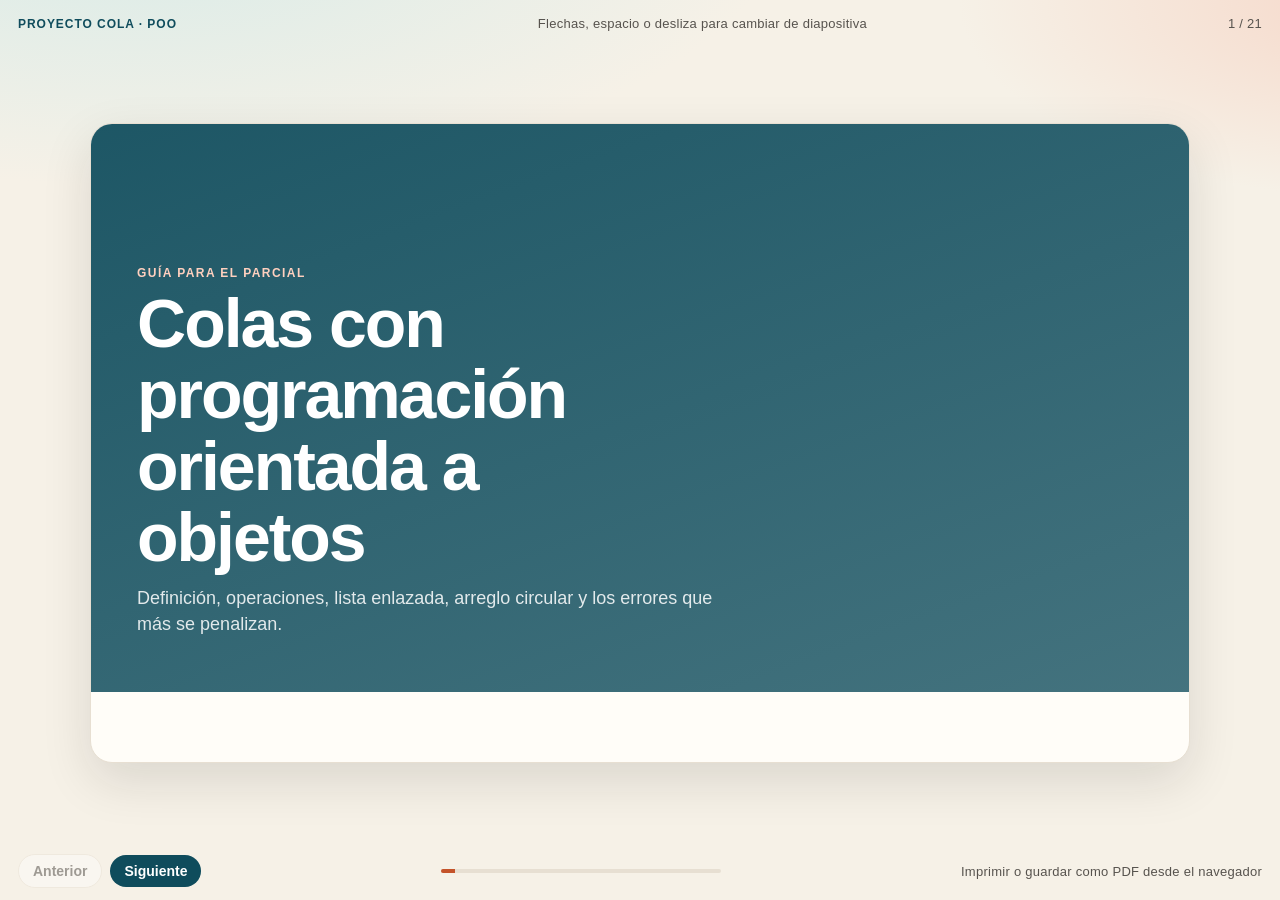
==== presentacion/index.html @ 1c32f30d "Agregar diapositivas de repaso sobre colas en POO. Guía para el parcial con FIFO, encapsulamiento, l" ====
<!DOCTYPE html>
<html lang="es">
<head>
  <meta charset="UTF-8" />
  <meta name="viewport" content="width=device-width, initial-scale=1" />
  <title>Colas en POO — Guía para el parcial</title>
  <style>
    :root {
      --ink: #1c1917;
      --muted: #57534e;
      --paper: #f6f1e7;
      --card: #fffdf8;
      --line: #e7dfd2;
      --teal: #0f4c5c;
      --teal-soft: #e5f1f3;
      --terra: #c4532a;
      --terra-soft: #fde8df;
      --ok: #1f7a4d;
      --ok-soft: #e5f6ed;
      --code: #172033;
      --shadow: 0 18px 50px rgba(28, 25, 23, 0.12);
    }

    * { box-sizing: border-box; }
    html, body { margin: 0; height: 100%; }
    body {
      font-family: "Segoe UI", "Helvetica Neue", Arial, sans-serif;
      background:
        radial-gradient(1200px 500px at 10% -10%, #d7ebe8 0%, transparent 55%),
        radial-gradient(900px 400px at 110% 0%, #f6d7c8 0%, transparent 50%),
        var(--paper);
      color: var(--ink);
      overflow: hidden;
    }

    .deck {
      height: 100%;
      display: grid;
      grid-template-rows: auto 1fr auto;
      padding: 16px 18px 12px;
      gap: 10px;
    }

    header.top, footer.bar {
      display: flex;
      align-items: center;
      justify-content: space-between;
      gap: 12px;
      color: var(--muted);
      font-size: 13px;
      letter-spacing: 0.02em;
    }

    .brand {
      font-weight: 700;
      color: var(--teal);
      letter-spacing: 0.08em;
      text-transform: uppercase;
      font-size: 12px;
    }

    .stage-wrap {
      min-height: 0;
      display: grid;
      place-items: center;
    }

    .stage {
      width: min(1100px, 100%);
      height: min(640px, 100%);
      background: var(--card);
      border: 1px solid var(--line);
      border-radius: 22px;
      box-shadow: var(--shadow);
      position: relative;
      overflow: hidden;
    }

    .slide {
      display: none;
      height: 100%;
      overflow: auto;
      padding: clamp(22px, 3.2vw, 42px) clamp(22px, 3.6vw, 48px) 28px;
    }
    .slide.active { display: block; }

    .kicker {
      display: inline-block;
      font-size: 12px;
      font-weight: 700;
      letter-spacing: 0.12em;
      text-transform: uppercase;
      color: var(--terra);
      margin-bottom: 8px;
    }

    h1 {
      font-size: clamp(32px, 4.4vw, 54px);
      line-height: 1.05;
      margin: 0 0 12px;
      letter-spacing: -0.03em;
    }
    h2 {
      font-size: clamp(26px, 3.2vw, 38px);
      line-height: 1.12;
      margin: 0 0 16px;
      letter-spacing: -0.03em;
    }
    p { margin: 0 0 12px; line-height: 1.45; }
    .lead { font-size: clamp(17px, 2vw, 22px); color: var(--muted); max-width: 40rem; }

    .grid-2, .grid-3, .grid-4 {
      display: grid;
      gap: 12px;
    }
    .grid-2 { grid-template-columns: 1.1fr 0.9fr; }
    .grid-3 { grid-template-columns: repeat(3, 1fr); }
    .grid-4 { grid-template-columns: repeat(4, 1fr); }

    .card, .op, .qcard, .mini {
      background: #fff;
      border: 1px solid var(--line);
      border-radius: 14px;
      padding: 14px 14px 12px;
    }
    .card h3, .op h3, .mini h3 {
      margin: 0 0 6px;
      font-size: 16px;
    }
    .card p, .op p, .mini p { margin: 0; color: var(--muted); font-size: 14.5px; line-height: 1.4; }

    .op strong { color: var(--teal); }
    .pill {
      display: inline-block;
      border-radius: 999px;
      padding: 2px 8px;
      font-size: 12px;
      font-weight: 700;
      background: var(--teal-soft);
      color: var(--teal);
    }
    .pill.warn { background: var(--terra-soft); color: var(--terra); }
    .pill.ok { background: var(--ok-soft); color: var(--ok); }

    ul.clean { margin: 8px 0 0; padding-left: 18px; }
    ul.clean li { margin: 6px 0; line-height: 1.35; }

    pre {
      margin: 0;
      background: var(--code);
      color: #e8eefc;
      border-radius: 14px;
      padding: 14px 16px;
      font-family: "Cascadia Code", "SFMono-Regular", ui-monospace, Consolas, monospace;
      font-size: 13.5px;
      line-height: 1.45;
      overflow: auto;
    }
    code.c { font-family: inherit; color: #f3b07a; }
    code.k { color: #8fd0ff; }
    code.s { color: #b6e3b0; }
    code.n { color: #f7d38a; }

    table {
      width: 100%;
      border-collapse: collapse;
      font-size: 15px;
    }
    th, td {
      text-align: left;
      padding: 9px 10px;
      border-bottom: 1px solid var(--line);
      vertical-align: top;
    }
    th { color: var(--teal); font-size: 13px; letter-spacing: 0.04em; text-transform: uppercase; }

    .queue {
      display: flex;
      gap: 8px;
      align-items: stretch;
      min-height: 74px;
    }
    .slot {
      width: 72px;
      height: 72px;
      border-radius: 12px;
      border: 2px dashed #d6d0c6;
      display: grid;
      place-items: center;
      font-weight: 750;
      font-size: 20px;
      background: #faf7f2;
      position: relative;
    }
    .slot.filled {
      border-style: solid;
      border-color: var(--teal);
      background: var(--teal-soft);
      color: var(--teal);
    }
    .slot.out {
      border-color: var(--terra);
      background: var(--terra-soft);
      color: var(--terra);
    }
    .tag {
      position: absolute;
      bottom: -18px;
      font-size: 11px;
      font-weight: 700;
      letter-spacing: 0.04em;
      text-transform: uppercase;
      color: var(--muted);
    }
    .arrow-row {
      display: flex;
      align-items: center;
      gap: 8px;
      color: var(--muted);
      font-size: 13px;
      margin-top: 22px;
    }

    .nodes { display: flex; align-items: center; gap: 0; flex-wrap: wrap; }
    .node {
      background: var(--teal);
      color: white;
      border-radius: 12px;
      min-width: 74px;
      padding: 10px 8px 8px;
      text-align: center;
    }
    .node small { display: block; opacity: 0.75; font-size: 11px; letter-spacing: 0.06em; }
    .node b { font-size: 20px; }
    .link {
      width: 28px;
      height: 2px;
      background: var(--ink);
      position: relative;
    }
    .link::after {
      content: "";
      position: absolute;
      right: 0;
      top: -4px;
      border: 5px solid transparent;
      border-left-color: var(--ink);
    }

    button.nav, button.ghost, button.step {
      border: 0;
      border-radius: 999px;
      padding: 8px 14px;
      font-weight: 700;
      cursor: pointer;
      font-size: 14px;
    }
    button.nav { background: var(--teal); color: white; }
    button.ghost, button.step {
      background: white;
      color: var(--ink);
      border: 1px solid var(--line);
    }
    button:disabled { opacity: 0.4; cursor: default; }

    .controls { display: flex; gap: 8px; align-items: center; }
    .progress {
      height: 4px;
      background: #e7dfd2;
      border-radius: 99px;
      overflow: hidden;
      width: min(280px, 30vw);
    }
    .progress > div {
      height: 100%;
      background: var(--terra);
      width: 0%;
    }

    .cover {
      height: 100%;
      display: flex;
      flex-direction: column;
      justify-content: flex-end;
      background:
        linear-gradient(160deg, rgba(15, 76, 92, 0.94), rgba(15, 76, 92, 0.78)),
        repeating-linear-gradient(90deg, rgba(255,255,255,0.05) 0 12px, transparent 12px 28px);
      color: white;
      margin: -42px -48px -28px;
      padding: 42px 48px;
    }
    .cover .kicker { color: #ffd0bf; }
    .cover h1 { font-size: clamp(40px, 6vw, 68px); max-width: 14ch; }
    .cover p { color: rgba(255,255,255,0.86); font-size: 18px; max-width: 36rem; }

    .qcard { cursor: pointer; min-height: 112px; }
    .qcard .a { display: none; color: var(--teal); font-weight: 650; margin-top: 8px; }
    .qcard.open .a { display: block; }
    .qcard .hint { color: var(--terra); font-size: 12px; font-weight: 700; margin-top: 8px; }

    .callout {
      border-left: 4px solid var(--terra);
      background: var(--terra-soft);
      border-radius: 0 12px 12px 0;
      padding: 10px 12px;
      font-size: 14.5px;
    }
    .callout.ok {
      border-left-color: var(--ok);
      background: var(--ok-soft);
    }

    .trace-head {
      display: flex;
      justify-content: space-between;
      gap: 12px;
      align-items: end;
      margin-bottom: 14px;
    }
    .trace-op { font-size: 20px; font-weight: 750; }
    .slots-wrap { padding-bottom: 18px; }

    @media (max-width: 860px) {
      body { overflow: auto; }
      .deck { height: auto; min-height: 100%; }
      .stage { height: auto; min-height: 78vh; }
      .slide { overflow: visible; }
      .grid-2, .grid-3, .grid-4 { grid-template-columns: 1fr; }
      .cover { margin: -22px; padding: 28px 22px; min-height: 70vh; }
      header.top .hide-sm, footer.bar .hide-sm { display: none; }
    }

    @media print {
      body { overflow: visible; background: white; }
      .deck { display: block; padding: 0; }
      header.top, footer.bar { display: none; }
      .stage { width: auto; height: auto; box-shadow: none; border: 0; }
      .slide { display: block; page-break-after: always; height: auto; }
      .cover { margin: 0; min-height: 80vh; }
    }
  </style>
</head>
<body>
  <div class="deck">
    <header class="top">
      <div class="brand">Proyecto Cola · POO</div>
      <div class="hide-sm">Flechas, espacio o desliza para cambiar de diapositiva</div>
      <div id="counter">1 / 1</div>
    </header>

    <div class="stage-wrap">
      <main class="stage" id="stage">

        <section class="slide active">
          <div class="cover">
            <div class="kicker">Guía para el parcial</div>
            <h1>Colas con programación orientada a objetos</h1>
            <p>Definición, operaciones, lista enlazada, arreglo circular y los errores que más se penalizan.</p>
          </div>
        </section>

        <section class="slide">
          <div class="kicker">Antes de empezar</div>
          <h2>Qué tienes que poder hacer sin apuntes</h2>
          <div class="grid-2">
            <div class="card">
              <h3>Explicar</h3>
              <ul class="clean">
                <li>Qué es una cola y por qué es FIFO.</li>
                <li>Dónde se inserta y de dónde se elimina.</li>
                <li>Qué guarda privada la clase y qué muestra al exterior.</li>
              </ul>
            </div>
            <div class="card">
              <h3>Escribir y trazar</h3>
              <ul class="clean">
                <li><b>encolar</b> y <b>desencolar</b> con nodos.</li>
                <li>Lo mismo con arreglo circular y módulo.</li>
                <li>El estado de frente, fin y los datos después de cada llamada.</li>
              </ul>
            </div>
          </div>
          <p class="lead" style="margin-top:16px">En cada diapositiva de pregunta, toca la tarjeta para ver la respuesta.</p>
        </section>

        <section class="slide">
          <div class="kicker">Concepto</div>
          <h2>Una cola es una fila</h2>
          <div class="grid-2">
            <div>
              <p>Estructura lineal con dos extremos. El primero que entra es el primero que sale: <b>FIFO</b> (<i>First In, First Out</i>).</p>
              <div class="callout">Quien llega se forma <b>al final</b>. Quien atiende sale <b>por el frente</b>. Nadie se cuela ni se va por atrás.</div>
              <ul class="clean">
                <li><b>Frente:</b> el elemento que saldrá ahora.</li>
                <li><b>Final:</b> el último que llegó.</li>
              </ul>
            </div>
            <div class="card">
              <h3>Ejemplo cotidiano</h3>
              <p>Fila del banco, cola de impresión, turnos de un videojuego, procesos esperando CPU.</p>
              <p style="margin-top:10px">Si entran Ana, Luis y Mara, en ese orden, la siguiente en salir es Ana. Luis no puede adelantarla.</p>
            </div>
          </div>
        </section>

        <section class="slide">
          <div class="kicker">Visual</div>
          <h2>FIFO en cuatro pasos</h2>
          <div class="slots-wrap">
            <div class="queue" id="fifo"></div>
          </div>
          <div class="trace-head">
            <div>
              <div class="kicker" style="margin:0">Operación</div>
              <div class="trace-op" id="fifo-op">Inicio</div>
              <p id="fifo-note" style="color:var(--muted);margin-top:4px"></p>
            </div>
            <div class="controls">
              <button class="step" id="fifo-prev" type="button">Anterior</button>
              <button class="nav" id="fifo-next" type="button">Siguiente paso</button>
            </div>
          </div>
        </section>

        <section class="slide">
          <div class="kicker">Operaciones</div>
          <h2>El contrato de la cola</h2>
          <table>
            <thead>
              <tr><th>Método</th><th>Qué hace</th><th>Costo bien hecha</th></tr>
            </thead>
            <tbody>
              <tr><td><b>encolar(x)</b></td><td>Inserta x al final.</td><td>O(1)</td></tr>
              <tr><td><b>desencolar()</b></td><td>Quita el frente y lo devuelve.</td><td>O(1)</td></tr>
              <tr><td><b>frente()</b></td><td>Mira el frente y no lo quita.</td><td>O(1)</td></tr>
              <tr><td><b>estaVacia()</b></td><td>Indica si no hay elementos.</td><td>O(1)</td></tr>
              <tr><td><b>tamano()</b></td><td>Cuántos elementos hay.</td><td>O(1)</td></tr>
            </tbody>
          </table>
          <p style="margin-top:12px;color:var(--muted)">Si la cola está vacía, <b>desencolar</b> y <b>frente</b> deben fallar de forma explícita. En un parcial, ignorar ese caso suele restar puntos.</p>
        </section>

        <section class="slide">
          <div class="kicker">TDA</div>
          <h2>Primero el qué, después el cómo</h2>
          <div class="grid-3">
            <div class="mini">
              <span class="pill">1</span>
              <h3>Tipo de dato abstracto</h3>
              <p>La cola se define por sus operaciones, no por arreglos ni nodos.</p>
            </div>
            <div class="mini">
              <span class="pill">2</span>
              <h3>Implementación</h3>
              <p>Lista enlazada o arreglo circular cumplen el mismo contrato.</p>
            </div>
            <div class="mini">
              <span class="pill">3</span>
              <h3>Cliente</h3>
              <p>Quien usa la cola solo llama encolar y desencolar. No recorre nodos.</p>
            </div>
          </div>
          <div class="callout ok" style="margin-top:16px">En el examen pueden pedirte cambiar la implementación sin cambiar los métodos públicos. Si el resto del programa dependía de nodos o índices, el diseño estaba mal encapsulado.</div>
        </section>

        <section class="slide">
          <div class="kicker">POO</div>
          <h2>La clase Cola tiene una sola responsabilidad</h2>
          <div class="grid-2">
            <div>
              <p>La <b>clase</b> es el molde. Cada <b>objeto</b> es una cola distinta, con su propio frente y su propio final.</p>
              <ul class="clean">
                <li><b>Abstracción:</b> el usuario piensa en “formar” y “atender”, no en punteros.</li>
                <li><b>Encapsulamiento:</b> frente, fin y los datos son privados.</li>
                <li><b>Interfaz pequeña:</b> solo las operaciones del TDA.</li>
              </ul>
            </div>
            <pre><span class="k">public class</span> Cola {
  <span class="k">private</span> Nodo frente;
  <span class="k">private</span> Nodo fin;

  <span class="k">public void</span> encolar(<span class="k">int</span> dato) { }
  <span class="k">public int</span> desencolar() { }
  <span class="k">public int</span> frente() { }
  <span class="k">public boolean</span> estaVacia() { }
}</pre>
          </div>
        </section>

        <section class="slide">
          <div class="kicker">Encapsulamiento</div>
          <h2>Qué es privado y por qué</h2>
          <div class="grid-2">
            <div class="card">
              <h3>Privado</h3>
              <p>frente, fin, el arreglo, la capacidad y el tamaño. Si alguien de afuera mueve el frente, la cola deja de ser FIFO y el invariante se rompe.</p>
            </div>
            <div class="card">
              <h3>Público</h3>
              <p>encolar, desencolar, frente, estaVacia y tamano. Esos métodos son los únicos que pueden cambiar o consultar el estado, y lo hacen con las reglas de la cola.</p>
            </div>
          </div>
          <div class="callout" style="margin-top:14px">Invariante que debes poder decir en voz alta: los elementos salen en el mismo orden en que entraron, y fin apunta al último nodo real (o al último índice ocupado).</div>
        </section>

        <section class="slide">
          <div class="kicker">Lista enlazada</div>
          <h2>Dos referencias bastan</h2>
          <div class="nodes" aria-hidden="true">
            <div class="node"><small>frente</small><b>10</b></div>
            <div class="link"></div>
            <div class="node"><small></small><b>20</b></div>
            <div class="link"></div>
            <div class="node"><small>fin</small><b>30</b></div>
          </div>
          <div class="grid-2" style="margin-top:18px">
            <div class="mini">
              <h3>encolar</h3>
              <p>Creas un nodo y lo enganchas en <b>fin.siguiente</b>. Luego mueves <b>fin</b>. Si estaba vacía, frente y fin apuntan al nodo nuevo.</p>
            </div>
            <div class="mini">
              <h3>desencolar</h3>
              <p>Guardas el dato de <b>frente</b>, avanzas frente al siguiente y devuelves el dato. Si frente queda en null, fin también debe quedar en null.</p>
            </div>
          </div>
        </section>

        <section class="slide">
          <div class="kicker">Código · lista</div>
          <h2>encolar y desencolar</h2>
          <div class="grid-2">
            <pre><span class="k">public void</span> encolar(<span class="k">int</span> dato) {
  Nodo nuevo = <span class="k">new</span> Nodo(dato);
  <span class="k">if</span> (fin == <span class="k">null</span>) {
    frente = fin = nuevo;
  } <span class="k">else</span> {
    fin.siguiente = nuevo;
    fin = nuevo;
  }
}</pre>
            <pre><span class="k">public int</span> desencolar() {
  <span class="k">if</span> (frente == <span class="k">null</span>)
    <span class="k">throw new</span> IllegalStateException(<span class="s">"vacía"</span>);
  <span class="k">int</span> dato = frente.dato;
  frente = frente.siguiente;
  <span class="k">if</span> (frente == <span class="k">null</span>) fin = <span class="k">null</span>;
  <span class="k">return</span> dato;
}</pre>
          </div>
          <p style="margin-top:12px;color:var(--muted)">Nodo solo necesita <b>dato</b> y <b>siguiente</b>. No hace falta un puntero al anterior: la cola no retrocede.</p>
        </section>

        <section class="slide">
          <div class="kicker">Error clásico</div>
          <h2>Vaciar la cola y olvidar el fin</h2>
          <div class="grid-2">
            <div>
              <p>Si queda un solo elemento y haces <b>frente = frente.siguiente</b>, frente pasa a null. El nodo viejo sigue colgando de <b>fin</b>.</p>
              <div class="callout">El siguiente <b>encolar</b> hace <b>fin.siguiente = nuevo</b> sobre un nodo que ya no está en la cola. El elemento nuevo se pierde y frente sigue en null.</div>
            </div>
            <div class="card">
              <h3>Cómo se corrige</h3>
              <p>Después de avanzar el frente, si la cola quedó vacía:</p>
              <pre style="margin-top:10px"><span class="k">if</span> (frente == <span class="k">null</span>)
  fin = <span class="k">null</span>;</pre>
            </div>
          </div>
        </section>

        <section class="slide">
          <div class="kicker">Arreglo</div>
          <h2>Por qué el arreglo tiene que ser circular</h2>
          <div class="grid-3">
            <div class="mini">
              <h3>Arreglo simple</h3>
              <p>Desencolar el índice 0 obliga a correr todos los demás un lugar. Eso es O(n).</p>
            </div>
            <div class="mini">
              <h3>Índices que avanzan</h3>
              <p>Frente y fin se mueven hacia la derecha. El hueco de la izquierda se desperdicia y el arreglo “se acaba” aunque haya espacio.</p>
            </div>
            <div class="mini">
              <h3>Módulo</h3>
              <p><b>(índice + 1) % capacidad</b> vuelve al inicio. Reutilizas los huecos y encolar y desencolar siguen en O(1).</p>
            </div>
          </div>
          <div class="callout ok" style="margin-top:16px">Con un contador de elementos no confundas cola llena y cola vacía. Llena: tamano == capacidad. Vacía: tamano == 0.</div>
        </section>

        <section class="slide">
          <div class="kicker">Código · arreglo circular</div>
          <h2>Índices con módulo</h2>
          <pre><span class="k">public void</span> encolar(<span class="k">int</span> dato) {
  <span class="k">if</span> (tamano == capacidad)
    <span class="k">throw new</span> IllegalStateException(<span class="s">"llena"</span>);
  fin = (fin + <span class="n">1</span>) % capacidad;
  datos[fin] = dato;
  tamano++;
}

<span class="k">public int</span> desencolar() {
  <span class="k">if</span> (tamano == <span class="n">0</span>)
    <span class="k">throw new</span> IllegalStateException(<span class="s">"vacía"</span>);
  <span class="k">int</span> dato = datos[frente];
  frente = (frente + <span class="n">1</span>) % capacidad;
  tamano--;
  <span class="k">return</span> dato;
}</pre>
          <p style="margin-top:10px;color:var(--muted)">Estado inicial de esta versión: frente = 0, fin = -1, tamano = 0. El primer encolar deja fin en 0.</p>
        </section>

        <section class="slide">
          <div class="kicker">Traza de examen</div>
          <h2>Arreglo de capacidad 5</h2>
          <div class="slots-wrap">
            <div class="queue" id="circ"></div>
          </div>
          <div class="trace-head">
            <div>
              <div class="trace-op" id="circ-op">Inicio</div>
              <p id="circ-note" style="color:var(--muted);margin:4px 0 0"></p>
            </div>
            <div class="controls">
              <button class="step" id="circ-prev" type="button">Anterior</button>
              <button class="nav" id="circ-next" type="button">Siguiente paso</button>
            </div>
          </div>
        </section>

        <section class="slide">
          <div class="kicker">Comparación</div>
          <h2>Cola y pila no se atienden igual</h2>
          <table>
            <thead>
              <tr><th></th><th>Cola</th><th>Pila</th></tr>
            </thead>
            <tbody>
              <tr><td><b>Orden</b></td><td>FIFO</td><td>LIFO: el último en entrar sale primero</td></tr>
              <tr><td><b>Inserción</b></td><td>Al final</td><td>En el tope</td></tr>
              <tr><td><b>Extracción</b></td><td>Por el frente</td><td>Por el tope</td></tr>
              <tr><td><b>Analogía</b></td><td>Fila de personas</td><td>Pila de platos</td></tr>
              <tr><td><b>Uso típico</b></td><td>Turnos, BFS, búfer</td><td>Deshacer, llamadas, DFS</td></tr>
            </tbody>
          </table>
        </section>

        <section class="slide">
          <div class="kicker">Dónde aparece</div>
          <h2>Si el enunciado habla de turnos, piensa en cola</h2>
          <div class="grid-4">
            <div class="mini"><h3>Impresión</h3><p>Los documentos salen en el orden en que se enviaron.</p></div>
            <div class="mini"><h3>BFS</h3><p>El recorrido por niveles de un grafo o árbol usa una cola.</p></div>
            <div class="mini"><h3>Procesos</h3><p>La cola de listos guarda quién espera la CPU.</p></div>
            <div class="mini"><h3>Búfer</h3><p>Teclado, mensajes o streaming: llega por un lado y se consume por el otro.</p></div>
          </div>
        </section>

        <section class="slide">
          <div class="kicker">Puntos que se pierden</div>
          <h2>Revísate esto antes de entregar</h2>
          <div class="grid-2">
            <div class="card"><h3>1. Lado equivocado</h3><p>Insertar al frente o sacar por el final convierte la cola en otra estructura.</p></div>
            <div class="card"><h3>2. Desencolar sin devolver</h3><p>El método tiene que quitar el dato y además regresarlo.</p></div>
            <div class="card"><h3>3. Cola vacía</h3><p>Hay que comprobarla antes de leer el frente.</p></div>
            <div class="card"><h3>4. Fin huérfano</h3><p>Al sacar el último nodo, fin queda en null.</p></div>
            <div class="card"><h3>5. Sin módulo</h3><p>fin++ se sale del arreglo aunque a la izquierda haya huecos.</p></div>
            <div class="card"><h3>6. Recorrer para encolar</h3><p>Si ya guardas fin, caminar desde el frente es O(n) y no hace falta.</p></div>
          </div>
        </section>

        <section class="slide">
          <div class="kicker">Mini examen</div>
          <h2>Toca cada tarjeta</h2>
          <div class="grid-2">
            <article class="qcard" tabindex="0">
              <b>1.</b> Encolan 4, 8 y 1. ¿Qué devuelve el primer desencolar?
              <div class="a">4. Es el primero que entró.</div>
              <div class="hint">Ver respuesta</div>
            </article>
            <article class="qcard" tabindex="0">
              <b>2.</b> ¿Por qué encolar es O(1) en la lista si guardas fin?
              <div class="a">Porque enganchas el nodo nuevo directo en fin, sin recorrer.</div>
              <div class="hint">Ver respuesta</div>
            </article>
            <article class="qcard" tabindex="0">
              <b>3.</b> Capacidad 4, fin vale 3. ¿Dónde cae el siguiente encolar?
              <div class="a">En el índice 0, porque (3 + 1) % 4 = 0. Solo si la cola no está llena.</div>
              <div class="hint">Ver respuesta</div>
            </article>
            <article class="qcard" tabindex="0">
              <b>4.</b> frente() y desencolar() se parecen. ¿En qué se distinguen?
              <div class="a">frente solo consulta. desencolar quita el elemento y la cola cambia.</div>
              <div class="hint">Ver respuesta</div>
            </article>
          </div>
        </section>

        <section class="slide">
          <div class="kicker">Mini examen</div>
          <h2>Otras cuatro</h2>
          <div class="grid-2">
            <article class="qcard" tabindex="0">
              <b>5.</b> ¿Qué atributo público rompería el encapsulamiento?
              <div class="a">Publicar frente, fin o el arreglo. Quien sea podría saltarse el orden FIFO.</div>
              <div class="hint">Ver respuesta</div>
            </article>
            <article class="qcard" tabindex="0">
              <b>6.</b> La cola tiene un solo nodo y desencolas. ¿Cómo quedan frente y fin?
              <div class="a">Los dos en null. Si fin no se limpia, el próximo encolar se pierde.</div>
              <div class="hint">Ver respuesta</div>
            </article>
            <article class="qcard" tabindex="0">
              <b>7.</b> ¿Cola llena y cola vacía pueden verse igual en un arreglo circular?
              <div class="a">Sí, si solo miras frente y fin. Por eso se usa un contador, o se deja un hueco libre.</div>
              <div class="hint">Ver respuesta</div>
            </article>
            <article class="qcard" tabindex="0">
              <b>8.</b> BFS de un grafo: ¿cola o pila?
              <div class="a">Cola. Así visitas nivel por nivel. La pila corresponde a DFS.</div>
              <div class="hint">Ver respuesta</div>
            </article>
          </div>
        </section>

        <section class="slide">
          <div class="kicker">Último minuto</div>
          <h2>Lo que cabe en una hoja</h2>
          <div class="grid-2">
            <div>
              <ul class="clean">
                <li>FIFO: sale el más antiguo.</li>
                <li>Entra por el final, sale por el frente.</li>
                <li>Lista: frente, fin y el caso vacío.</li>
                <li>Arreglo: <b>(i + 1) % capacidad</b> y un tamaño.</li>
                <li>Ambas operaciones quedan en O(1).</li>
                <li>La pila es LIFO; no la mezcles en el dibujo.</li>
              </ul>
            </div>
            <div class="callout ok">
              Cuando traces, escribe tres cosas en cada paso: el dato que entra o sale, el nuevo frente y el nuevo fin. Si uno de los tres no cambia, dilo igual. El profesor busca ese invariante.
            </div>
          </div>
        </section>

        <section class="slide">
          <div class="kicker">Listo para practicar</div>
          <h2>Cierra el tema con una traza escrita</h2>
          <p class="lead">Sobre papel, sin mirar estas diapositivas, ejecuta esta secuencia en una lista y otra vez en un arreglo de capacidad 4.</p>
          <div class="card">
            <p><b>encolar(7), encolar(1), encolar(9), desencolar(), frente(), encolar(4), desencolar(), desencolar()</b></p>
            <p style="margin-top:8px">Resultados que debes obtener al desencolar: 7, luego 1, luego 9. El frente intermedio es 1. Al final solo queda 4.</p>
          </div>
          <p style="margin-top:14px;color:var(--muted)">Si tu curso usa otros nombres (<i>insertar</i>, <i>eliminar</i>, <i>rear</i>, <i>front</i>), cambia la etiqueta y conserva la misma idea.</p>
        </section>

      </main>
    </div>

    <footer class="bar">
      <div class="controls">
        <button class="ghost" id="prev" type="button">Anterior</button>
        <button class="nav" id="next" type="button">Siguiente</button>
      </div>
      <div class="progress" aria-hidden="true"><div id="bar"></div></div>
      <div class="hide-sm">Imprimir o guardar como PDF desde el navegador</div>
    </footer>
  </div>

  <script>
    const slides = Array.from(document.querySelectorAll(".slide"));
    const counter = document.getElementById("counter");
    const bar = document.getElementById("bar");
    let index = 0;

    function show(next) {
      index = Math.max(0, Math.min(slides.length - 1, next));
      slides.forEach((slide, i) => slide.classList.toggle("active", i === index));
      counter.textContent = (index + 1) + " / " + slides.length;
      bar.style.width = ((index + 1) / slides.length * 100) + "%";
      document.getElementById("prev").disabled = index === 0;
      document.getElementById("next").disabled = index === slides.length - 1;
      const stage = document.querySelector(".slide.active");
      if (stage) stage.scrollTop = 0;
    }

    document.getElementById("prev").addEventListener("click", () => show(index - 1));
    document.getElementById("next").addEventListener("click", () => show(index + 1));

    document.addEventListener("keydown", (event) => {
      if (["ArrowRight", "PageDown", " "].includes(event.key)) {
        event.preventDefault();
        show(index + 1);
      }
      if (["ArrowLeft", "PageUp", "Backspace"].includes(event.key)) {
        event.preventDefault();
        show(index - 1);
      }
      if (event.key === "Home") show(0);
      if (event.key === "End") show(slides.length - 1);
    });

    let touchX = null;
    document.getElementById("stage").addEventListener("touchstart", (event) => {
      touchX = event.changedTouches[0].clientX;
    }, { passive: true });
    document.getElementById("stage").addEventListener("touchend", (event) => {
      if (touchX == null) return;
      const dx = event.changedTouches[0].clientX - touchX;
      if (Math.abs(dx) > 40) show(index + (dx < 0 ? 1 : -1));
      touchX = null;
    }, { passive: true });

    document.querySelectorAll(".qcard").forEach((card) => {
      const toggle = () => {
        card.classList.toggle("open");
        const hint = card.querySelector(".hint");
        if (hint) hint.textContent = card.classList.contains("open") ? "Ocultar" : "Ver respuesta";
      };
      card.addEventListener("click", toggle);
      card.addEventListener("keydown", (event) => {
        if (event.key === "Enter") toggle();
      });
    });

    const fifoSteps = [
      { op: "Cola vacía", items: [], note: "No hay frente ni final." },
      { op: "encolar(Ana)", items: ["Ana"], note: "Ana es frente y final a la vez." },
      { op: "encolar(Luis)", items: ["Ana", "Luis"], note: "Luis llega al final. Ana sigue al frente." },
      { op: "encolar(Mara)", items: ["Ana", "Luis", "Mara"], note: "El orden de llegada queda fijo." },
      { op: "desencolar() → Ana", items: ["Luis", "Mara"], leaving: "Ana", note: "Sale quien llevaba más tiempo. Ahora atiende Luis." }
    ];

    function drawPeople(step) {
      const host = document.getElementById("fifo");
      host.innerHTML = "";
      if (step.leaving) {
        const gone = document.createElement("div");
        gone.className = "slot out";
        gone.textContent = step.leaving;
        const tag = document.createElement("span");
        tag.className = "tag";
        tag.textContent = "sale";
        gone.appendChild(tag);
        host.appendChild(gone);
      }
      if (step.items.length === 0) {
        const empty = document.createElement("div");
        empty.className = "slot";
        empty.textContent = "∅";
        host.appendChild(empty);
      }
      step.items.forEach((name, i) => {
        const slot = document.createElement("div");
        slot.className = "slot filled";
        slot.textContent = name;
        if (i === 0 || i === step.items.length - 1) {
          const tag = document.createElement("span");
          tag.className = "tag";
          tag.textContent = i === 0 ? "frente" : "final";
          if (step.items.length === 1) tag.textContent = "frente y final";
          slot.appendChild(tag);
        }
        host.appendChild(slot);
      });
      document.getElementById("fifo-op").textContent = step.op;
      document.getElementById("fifo-note").textContent = step.note;
    }

    let fifoAt = 0;
    function showFifo(next) {
      fifoAt = Math.max(0, Math.min(fifoSteps.length - 1, next));
      drawPeople(fifoSteps[fifoAt]);
      document.getElementById("fifo-prev").disabled = fifoAt === 0;
      document.getElementById("fifo-next").disabled = fifoAt === fifoSteps.length - 1;
    }
    document.getElementById("fifo-prev").addEventListener("click", () => showFifo(fifoAt - 1));
    document.getElementById("fifo-next").addEventListener("click", () => showFifo(fifoAt + 1));

    const circSteps = [
      { op: "Inicio", data: [null, null, null, null, null], front: 0, rear: -1, size: 0, note: "frente = 0, fin = -1, tamaño = 0." },
      { op: "encolar(10)", data: [10, null, null, null, null], front: 0, rear: 0, size: 1, note: "fin = (−1 + 1) % 5 = 0." },
      { op: "encolar(20)", data: [10, 20, null, null, null], front: 0, rear: 1, size: 2, note: "El final avanza un lugar." },
      { op: "encolar(30)", data: [10, 20, 30, null, null], front: 0, rear: 2, size: 3, note: "El frente no se mueve al encolar." },
      { op: "desencolar() → 10", data: [null, 20, 30, null, null], front: 1, rear: 2, size: 2, note: "Sale datos[0]. frente pasa a 1." },
      { op: "desencolar() → 20", data: [null, null, 30, null, null], front: 2, rear: 2, size: 1, note: "Queda un elemento. frente y fin coinciden." },
      { op: "encolar(40)", data: [null, null, 30, 40, null], front: 2, rear: 3, size: 2, note: "fin avanza a 3." },
      { op: "encolar(50)", data: [null, null, 30, 40, 50], front: 2, rear: 4, size: 3, note: "fin llega al último índice." },
      { op: "encolar(60)", data: [60, null, 30, 40, 50], front: 2, rear: 0, size: 4, note: "(4 + 1) % 5 = 0. El 60 ocupa el hueco liberado." }
    ];

    function drawCirc(step) {
      const host = document.getElementById("circ");
      host.innerHTML = "";
      step.data.forEach((value, i) => {
        const slot = document.createElement("div");
        slot.className = "slot" + (value == null ? "" : " filled");
        slot.textContent = value == null ? "" : String(value);
        const labels = [];
        if (step.size > 0 && i === step.front) labels.push("frente");
        if (step.size > 0 && i === step.rear) labels.push("fin");
        if (labels.length) {
          const tag = document.createElement("span");
          tag.className = "tag";
          tag.textContent = i + " · " + labels.join(" ");
          slot.appendChild(tag);
        } else {
          const tag = document.createElement("span");
          tag.className = "tag";
          tag.textContent = String(i);
          slot.appendChild(tag);
        }
        host.appendChild(slot);
      });
      document.getElementById("circ-op").textContent = step.op;
      document.getElementById("circ-note").textContent = step.note + " Tamaño = " + step.size + ".";
    }

    let circAt = 0;
    function showCirc(next) {
      circAt = Math.max(0, Math.min(circSteps.length - 1, next));
      drawCirc(circSteps[circAt]);
      document.getElementById("circ-prev").disabled = circAt === 0;
      document.getElementById("circ-next").disabled = circAt === circSteps.length - 1;
    }
    document.getElementById("circ-prev").addEventListener("click", () => showCirc(circAt - 1));
    document.getElementById("circ-next").addEventListener("click", () => showCirc(circAt + 1));

    show(0);
    showFifo(0);
    showCirc(0);
  </script>
</body>
</html>
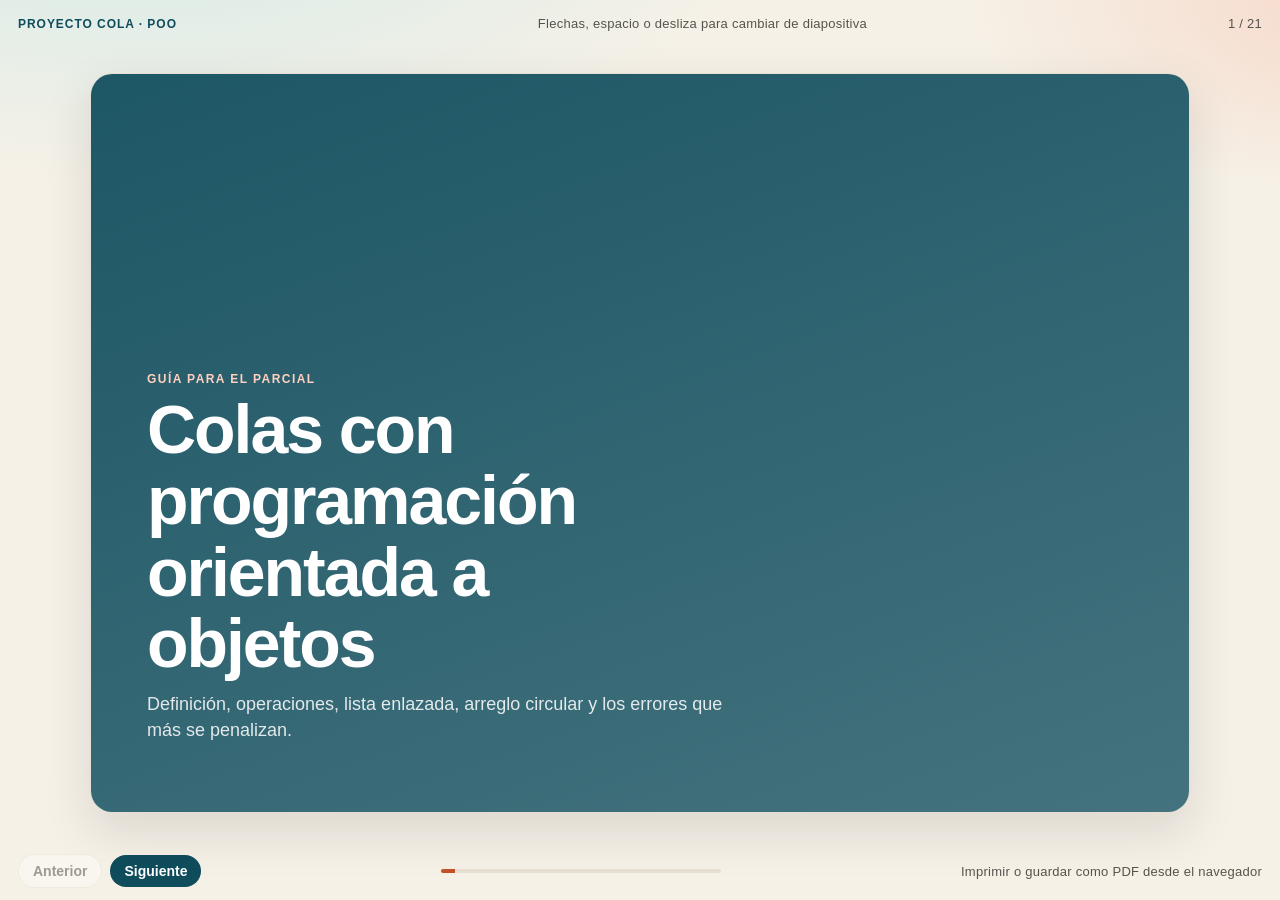
==== commit 38bc3cbb: "Ajustar la presentación para que la portada y el código se lean bien. La portada ocupa toda la diapo" ====
--- a/presentacion/index.html
+++ b/presentacion/index.html
@@ -67,7 +67,8 @@
 
     .stage {
       width: min(1100px, 100%);
-      height: min(640px, 100%);
+      height: 100%;
+      max-height: 740px;
       background: var(--card);
       border: 1px solid var(--line);
       border-radius: 22px;
@@ -83,6 +84,7 @@
       padding: clamp(22px, 3.2vw, 42px) clamp(22px, 3.6vw, 48px) 28px;
     }
     .slide.active { display: block; }
+    .slide.cover-slide { padding: 0; overflow: hidden; }
 
     .kicker {
       display: inline-block;
@@ -156,10 +158,9 @@
       line-height: 1.45;
       overflow: auto;
     }
-    code.c { font-family: inherit; color: #f3b07a; }
-    code.k { color: #8fd0ff; }
-    code.s { color: #b6e3b0; }
-    code.n { color: #f7d38a; }
+    pre .k { color: #8fd0ff; }
+    pre .s { color: #b6e3b0; }
+    pre .n { color: #f7d38a; }
 
     table {
       width: 100%;
@@ -286,8 +287,7 @@
         linear-gradient(160deg, rgba(15, 76, 92, 0.94), rgba(15, 76, 92, 0.78)),
         repeating-linear-gradient(90deg, rgba(255,255,255,0.05) 0 12px, transparent 12px 28px);
       color: white;
-      margin: -42px -48px -28px;
-      padding: 42px 48px;
+      padding: clamp(28px, 5vw, 56px);
     }
     .cover .kicker { color: #ffd0bf; }
     .cover h1 { font-size: clamp(40px, 6vw, 68px); max-width: 14ch; }
@@ -326,7 +326,8 @@
       .stage { height: auto; min-height: 78vh; }
       .slide { overflow: visible; }
       .grid-2, .grid-3, .grid-4 { grid-template-columns: 1fr; }
-      .cover { margin: -22px; padding: 28px 22px; min-height: 70vh; }
+      .cover { padding: 28px 22px; min-height: 70vh; }
+      pre { font-size: 12.5px; white-space: pre-wrap; }
       header.top .hide-sm, footer.bar .hide-sm { display: none; }
     }
 
@@ -336,7 +337,7 @@
       header.top, footer.bar { display: none; }
       .stage { width: auto; height: auto; box-shadow: none; border: 0; }
       .slide { display: block; page-break-after: always; height: auto; }
-      .cover { margin: 0; min-height: 80vh; }
+      .cover { min-height: 80vh; }
     }
   </style>
 </head>
@@ -351,7 +352,7 @@
     <div class="stage-wrap">
       <main class="stage" id="stage">
 
-        <section class="slide active">
+        <section class="slide cover-slide active">
           <div class="cover">
             <div class="kicker">Guía para el parcial</div>
             <h1>Colas con programación orientada a objetos</h1>
@@ -539,8 +540,10 @@
   }
 }</pre>
             <pre><span class="k">public int</span> desencolar() {
-  <span class="k">if</span> (frente == <span class="k">null</span>)
-    <span class="k">throw new</span> IllegalStateException(<span class="s">"vacía"</span>);
+  <span class="k">if</span> (frente == <span class="k">null</span>) {
+    <span class="k">throw new</span> IllegalStateException(
+      <span class="s">"vacía"</span>);
+  }
   <span class="k">int</span> dato = frente.dato;
   frente = frente.siguiente;
   <span class="k">if</span> (frente == <span class="k">null</span>) fin = <span class="k">null</span>;
@@ -591,16 +594,20 @@
           <div class="kicker">Código · arreglo circular</div>
           <h2>Índices con módulo</h2>
           <pre><span class="k">public void</span> encolar(<span class="k">int</span> dato) {
-  <span class="k">if</span> (tamano == capacidad)
-    <span class="k">throw new</span> IllegalStateException(<span class="s">"llena"</span>);
+  <span class="k">if</span> (tamano == capacidad) {
+    <span class="k">throw new</span> IllegalStateException(
+      <span class="s">"llena"</span>);
+  }
   fin = (fin + <span class="n">1</span>) % capacidad;
   datos[fin] = dato;
   tamano++;
 }
 
 <span class="k">public int</span> desencolar() {
-  <span class="k">if</span> (tamano == <span class="n">0</span>)
-    <span class="k">throw new</span> IllegalStateException(<span class="s">"vacía"</span>);
+  <span class="k">if</span> (tamano == <span class="n">0</span>) {
+    <span class="k">throw new</span> IllegalStateException(
+      <span class="s">"vacía"</span>);
+  }
   <span class="k">int</span> dato = datos[frente];
   frente = (frente + <span class="n">1</span>) % capacidad;
   tamano--;
@@ -774,6 +781,10 @@
 
     function show(next) {
       index = Math.max(0, Math.min(slides.length - 1, next));
+      const nextHash = "#" + (index + 1);
+      if (location.hash !== nextHash) {
+        try { history.replaceState(null, "", nextHash); } catch (error) {}
+      }
       slides.forEach((slide, i) => slide.classList.toggle("active", i === index));
       counter.textContent = (index + 1) + " / " + slides.length;
       bar.style.width = ((index + 1) / slides.length * 100) + "%";
@@ -925,9 +936,17 @@
     document.getElementById("circ-prev").addEventListener("click", () => showCirc(circAt - 1));
     document.getElementById("circ-next").addEventListener("click", () => showCirc(circAt + 1));
 
-    show(0);
-    showFifo(0);
-    showCirc(0);
+    const params = new URLSearchParams(location.search);
+    const fromHash = parseInt(location.hash.replace("#", ""), 10);
+    const fromQuery = parseInt(params.get("slide") || "", 10);
+    const start = !Number.isNaN(fromHash) && fromHash >= 1
+      ? fromHash - 1
+      : (!Number.isNaN(fromQuery) && fromQuery >= 1 ? fromQuery - 1 : 0);
+    const fifoStart = parseInt(params.get("fifo") || "0", 10);
+    const circStart = parseInt(params.get("circ") || "0", 10);
+    show(start);
+    showFifo(Number.isNaN(fifoStart) ? 0 : fifoStart);
+    showCirc(Number.isNaN(circStart) ? 0 : circStart);
   </script>
 </body>
 </html>
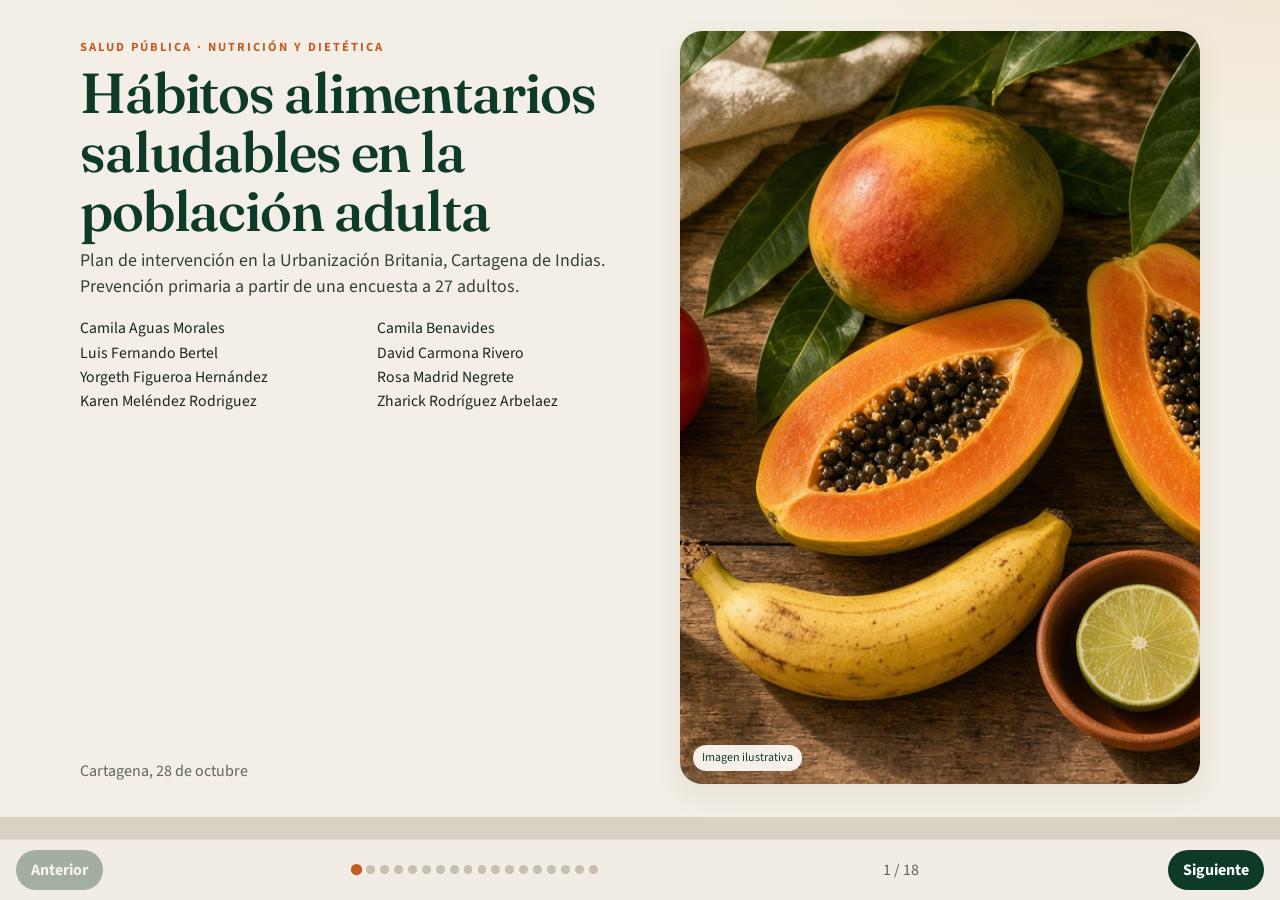
==== commit 69d7cfa3: "Agregar diapositivas del informe de hábitos alimentarios. El PDF horizontal resume la línea base, la" ====
--- a/presentacion/index.html
+++ b/presentacion/index.html
@@ -1,952 +1,753 @@
 <!DOCTYPE html>
 <html lang="es">
 <head>
-  <meta charset="UTF-8" />
-  <meta name="viewport" content="width=device-width, initial-scale=1" />
-  <title>Colas en POO — Guía para el parcial</title>
+  <meta charset="utf-8">
+  <meta name="viewport" content="width=device-width, initial-scale=1">
+  <title>Hábitos alimentarios saludables · Urbanización Britania</title>
+  <link rel="preconnect" href="https://fonts.googleapis.com">
+  <link rel="preconnect" href="https://fonts.gstatic.com" crossorigin>
+  <link href="https://fonts.googleapis.com/css2?family=Fraunces:opsz,wght@9..144,520;9..144,640&family=Source+Sans+3:ital,wght@0,400;0,600;0,700;1,400&display=swap" rel="stylesheet">
   <style>
     :root {
-      --ink: #1c1917;
-      --muted: #57534e;
-      --paper: #f6f1e7;
+      --ink: #1a2420;
+      --muted: #5d675f;
+      --paper: #f4efe6;
       --card: #fffdf8;
-      --line: #e7dfd2;
-      --teal: #0f4c5c;
-      --teal-soft: #e5f1f3;
-      --terra: #c4532a;
-      --terra-soft: #fde8df;
-      --ok: #1f7a4d;
-      --ok-soft: #e5f6ed;
-      --code: #172033;
-      --shadow: 0 18px 50px rgba(28, 25, 23, 0.12);
+      --green: #1b6844;
+      --green-deep: #0e3b28;
+      --leaf: #e5f2ea;
+      --terra: #c45c26;
+      --terra-soft: #f8ebe3;
+      --gold: #e7b15c;
+      --line: #e3dacb;
+      --shadow: 0 10px 30px rgba(24, 36, 28, 0.08);
     }
 
     * { box-sizing: border-box; }
     html, body { margin: 0; height: 100%; }
     body {
-      font-family: "Segoe UI", "Helvetica Neue", Arial, sans-serif;
+      font-family: "Source Sans 3", "Segoe UI", sans-serif;
+      color: var(--ink);
+      background: #d9d1c3;
+    }
+
+    .deck { height: 100dvh; overflow: hidden; }
+    .slide {
+      display: none;
+      height: calc(100dvh - 5.2rem);
+      overflow: auto;
+      padding: clamp(1.1rem, 2.4vw, 2.2rem) clamp(1.1rem, 3vw, 3rem) 1.1rem;
       background:
-        radial-gradient(1200px 500px at 10% -10%, #d7ebe8 0%, transparent 55%),
-        radial-gradient(900px 400px at 110% 0%, #f6d7c8 0%, transparent 50%),
+        radial-gradient(900px 420px at 100% -10%, rgba(231, 177, 92, 0.18), transparent 60%),
         var(--paper);
-      color: var(--ink);
+    }
+    .slide.is-active { display: block; }
+    .frame { max-width: 1120px; margin: 0 auto; }
+
+    h1, h2, h3 { font-family: Fraunces, Georgia, serif; font-weight: 560; letter-spacing: -0.02em; margin: 0; }
+    h1 { font-size: clamp(2.15rem, 4.4vw, 3.7rem); line-height: 1.05; color: var(--green-deep); }
+    h2 { font-size: clamp(1.65rem, 2.8vw, 2.45rem); line-height: 1.12; color: var(--green-deep); }
+    h3 { font-size: 1.15rem; }
+    p { margin: 0.45rem 0 0; line-height: 1.45; }
+    .kicker {
+      font-size: 0.78rem;
+      letter-spacing: 0.16em;
+      text-transform: uppercase;
+      font-weight: 700;
+      color: var(--terra);
+      margin-bottom: 0.45rem;
+    }
+    .lead { font-size: 1.12rem; max-width: 46rem; color: #314038; }
+    .note { color: var(--muted); font-size: 0.92rem; }
+    .source { margin-top: 0.7rem; color: var(--muted); font-size: 0.82rem; }
+
+    .cover {
+      display: grid;
+      grid-template-columns: 1.05fr 0.95fr;
+      gap: 1.6rem;
+      align-items: stretch;
+      min-height: calc(100dvh - 9.2rem);
+    }
+    .cover-copy { display: flex; flex-direction: column; justify-content: center; }
+    .cover figure {
+      margin: 0;
+      border-radius: 22px;
       overflow: hidden;
-    }
-
-    .deck {
-      height: 100%;
+      min-height: 320px;
+      position: relative;
+      box-shadow: var(--shadow);
+    }
+    .cover img, .photo img { width: 100%; height: 100%; object-fit: cover; display: block; }
+    .cover figcaption, .cap {
+      position: absolute;
+      left: 0.8rem;
+      bottom: 0.8rem;
+      background: rgba(255, 253, 248, 0.92);
+      color: var(--green-deep);
+      font-size: 0.75rem;
+      padding: 0.28rem 0.55rem;
+      border-radius: 999px;
+    }
+    .team {
       display: grid;
-      grid-template-rows: auto 1fr auto;
-      padding: 16px 18px 12px;
-      gap: 10px;
-    }
-
-    header.top, footer.bar {
+      grid-template-columns: 1fr 1fr;
+      gap: 0.15rem 1.2rem;
+      margin-top: 1.1rem;
+      font-size: 0.98rem;
+    }
+    .meta-line { margin-top: auto; padding-top: 1.2rem; color: var(--muted); }
+
+    .grid-2 { display: grid; grid-template-columns: 1.15fr 0.85fr; gap: 1rem; align-items: start; }
+    .grid-3 { display: grid; grid-template-columns: repeat(3, 1fr); gap: 0.8rem; }
+    .grid-4 { display: grid; grid-template-columns: repeat(4, 1fr); gap: 0.75rem; }
+    .stack { display: grid; gap: 0.75rem; }
+
+    .card {
+      background: var(--card);
+      border: 1px solid var(--line);
+      border-radius: 16px;
+      padding: 0.95rem 1rem;
+    }
+    .card strong { display: block; font-size: 0.78rem; letter-spacing: 0.04em; text-transform: uppercase; color: var(--green); margin-bottom: 0.25rem; }
+    .stat .num {
+      font-family: Fraunces, Georgia, serif;
+      font-size: clamp(1.8rem, 3vw, 2.5rem);
+      color: var(--green-deep);
+      line-height: 1;
+    }
+    .stat .num em { font-style: normal; color: var(--terra); }
+    .stat p { font-size: 0.95rem; }
+
+    .photo { margin: 0; border-radius: 16px; overflow: hidden; position: relative; min-height: 220px; }
+    .photo.tall { min-height: 280px; height: 100%; }
+    .split { display: grid; grid-template-columns: 1fr 1fr; gap: 0.9rem; }
+
+    .hbar { display: grid; gap: 0.42rem; }
+    .hbar-row { display: grid; grid-template-columns: 190px 1fr 64px; gap: 0.55rem; align-items: center; }
+    .hbar-name { font-size: 0.92rem; }
+    .hbar-track { height: 14px; background: #efe7da; border-radius: 999px; overflow: hidden; }
+    .hbar-fill { display: block; height: 100%; background: linear-gradient(90deg, #1b6844, #2f8a5b); border-radius: 999px; }
+    .hbar-val { font-weight: 700; font-variant-numeric: tabular-nums; text-align: right; }
+
+    .bars {
+      display: grid;
+      grid-template-columns: repeat(4, 1fr);
+      gap: 0.7rem;
+      align-items: end;
+      height: 250px;
+      padding-top: 0.4rem;
+    }
+    .col { display: flex; flex-direction: column; align-items: center; height: 100%; justify-content: flex-end; gap: 0.35rem; }
+    .col .shaft {
+      width: min(72px, 70%);
+      border-radius: 10px 10px 4px 4px;
+      background: #d9773a;
+      display: flex;
+      align-items: flex-start;
+      justify-content: center;
+      color: white;
+      font-weight: 700;
+      font-size: 0.82rem;
+      padding-top: 0.35rem;
+    }
+    .col .shaft.soft { background: #8d8a84; }
+    .col span.label { text-align: center; font-size: 0.86rem; line-height: 1.2; min-height: 2.4em; }
+
+    .compare { display: grid; grid-template-columns: repeat(6, 1fr); gap: 0.55rem; }
+    .cmp {
+      background: var(--card);
+      border: 1px solid var(--line);
+      border-radius: 14px;
+      padding: 0.7rem 0.55rem 0.75rem;
+      text-align: center;
+    }
+    .cmp h3 { font-family: "Source Sans 3", sans-serif; font-size: 0.82rem; font-weight: 700; min-height: 2.6em; }
+    .pair { display: flex; gap: 0.4rem; height: 158px; align-items: stretch; justify-content: center; margin: 0.35rem 0 0.15rem; }
+    .pair .colb { width: 42%; display: flex; flex-direction: column; align-items: center; gap: 0.18rem; }
+    .pair .colb span { font-size: 0.75rem; font-weight: 700; font-variant-numeric: tabular-nums; line-height: 1; }
+    .pair .track { flex: 1; width: 100%; display: flex; align-items: flex-end; min-height: 0; }
+    .pair i { display: block; width: 100%; border-radius: 8px 8px 3px 3px; }
+    .antes { background: #c45c26; }
+    .meta { background: #1b6844; }
+    .legend { display: flex; gap: 1rem; font-size: 0.88rem; margin-top: 0.55rem; }
+    .swatch { width: 0.75rem; height: 0.75rem; border-radius: 3px; display: inline-block; margin-right: 0.3rem; }
+
+    ol.steps { margin: 0.3rem 0 0; padding: 0; list-style: none; display: grid; gap: 0.45rem; }
+    ol.steps li {
+      display: grid;
+      grid-template-columns: 2rem 1fr;
+      gap: 0.6rem;
+      align-items: start;
+      background: var(--card);
+      border: 1px solid var(--line);
+      border-radius: 12px;
+      padding: 0.55rem 0.7rem;
+    }
+    ol.steps b {
+      width: 2rem; height: 2rem; border-radius: 50%;
+      display: grid; place-items: center;
+      background: var(--green-deep); color: white; font-size: 0.9rem;
+    }
+
+    table { width: 100%; border-collapse: collapse; background: var(--card); border-radius: 14px; overflow: hidden; }
+    th, td { text-align: left; padding: 0.55rem 0.7rem; border-bottom: 1px solid var(--line); vertical-align: top; font-size: 0.95rem; }
+    th { background: var(--green-deep); color: white; font-weight: 600; }
+    tr:last-child td { border-bottom: 0; }
+    td.num { font-variant-numeric: tabular-nums; white-space: nowrap; }
+
+    .formula {
+      background: var(--green-deep);
+      color: #f6f1e7;
+      border-radius: 16px;
+      padding: 1rem 1.1rem;
+    }
+    .formula code {
+      display: block;
+      font-family: Fraunces, Georgia, serif;
+      font-size: 1.15rem;
+      margin: 0.35rem 0 0.2rem;
+    }
+    .pill {
+      display: inline-block;
+      background: var(--leaf);
+      color: var(--green-deep);
+      border-radius: 999px;
+      padding: 0.18rem 0.55rem;
+      font-size: 0.82rem;
+      font-weight: 700;
+      margin: 0.15rem 0.25rem 0 0;
+    }
+    .warn {
+      background: var(--terra-soft);
+      border-left: 4px solid var(--terra);
+      border-radius: 12px;
+      padding: 0.7rem 0.85rem;
+    }
+
+    .nav {
+      position: fixed;
+      left: 0; right: 0; bottom: 0;
       display: flex;
       align-items: center;
       justify-content: space-between;
-      gap: 12px;
-      color: var(--muted);
-      font-size: 13px;
-      letter-spacing: 0.02em;
-    }
-
-    .brand {
+      gap: 0.8rem;
+      padding: 0.65rem 1rem;
+      background: rgba(244, 239, 230, 0.94);
+      border-top: 1px solid var(--line);
+      backdrop-filter: blur(8px);
+      z-index: 5;
+    }
+    .nav button {
+      font: inherit;
       font-weight: 700;
-      color: var(--teal);
-      letter-spacing: 0.08em;
-      text-transform: uppercase;
-      font-size: 12px;
-    }
-
-    .stage-wrap {
-      min-height: 0;
-      display: grid;
-      place-items: center;
-    }
-
-    .stage {
-      width: min(1100px, 100%);
-      height: 100%;
-      max-height: 740px;
-      background: var(--card);
-      border: 1px solid var(--line);
-      border-radius: 22px;
-      box-shadow: var(--shadow);
-      position: relative;
-      overflow: hidden;
-    }
-
-    .slide {
-      display: none;
-      height: 100%;
-      overflow: auto;
-      padding: clamp(22px, 3.2vw, 42px) clamp(22px, 3.6vw, 48px) 28px;
-    }
-    .slide.active { display: block; }
-    .slide.cover-slide { padding: 0; overflow: hidden; }
-
-    .kicker {
-      display: inline-block;
-      font-size: 12px;
-      font-weight: 700;
-      letter-spacing: 0.12em;
-      text-transform: uppercase;
-      color: var(--terra);
-      margin-bottom: 8px;
-    }
-
-    h1 {
-      font-size: clamp(32px, 4.4vw, 54px);
-      line-height: 1.05;
-      margin: 0 0 12px;
-      letter-spacing: -0.03em;
-    }
-    h2 {
-      font-size: clamp(26px, 3.2vw, 38px);
-      line-height: 1.12;
-      margin: 0 0 16px;
-      letter-spacing: -0.03em;
-    }
-    p { margin: 0 0 12px; line-height: 1.45; }
-    .lead { font-size: clamp(17px, 2vw, 22px); color: var(--muted); max-width: 40rem; }
-
-    .grid-2, .grid-3, .grid-4 {
-      display: grid;
-      gap: 12px;
-    }
-    .grid-2 { grid-template-columns: 1.1fr 0.9fr; }
-    .grid-3 { grid-template-columns: repeat(3, 1fr); }
-    .grid-4 { grid-template-columns: repeat(4, 1fr); }
-
-    .card, .op, .qcard, .mini {
-      background: #fff;
-      border: 1px solid var(--line);
-      border-radius: 14px;
-      padding: 14px 14px 12px;
-    }
-    .card h3, .op h3, .mini h3 {
-      margin: 0 0 6px;
-      font-size: 16px;
-    }
-    .card p, .op p, .mini p { margin: 0; color: var(--muted); font-size: 14.5px; line-height: 1.4; }
-
-    .op strong { color: var(--teal); }
-    .pill {
-      display: inline-block;
+      border: 0;
+      background: var(--green-deep);
+      color: white;
       border-radius: 999px;
-      padding: 2px 8px;
-      font-size: 12px;
-      font-weight: 700;
-      background: var(--teal-soft);
-      color: var(--teal);
-    }
-    .pill.warn { background: var(--terra-soft); color: var(--terra); }
-    .pill.ok { background: var(--ok-soft); color: var(--ok); }
-
-    ul.clean { margin: 8px 0 0; padding-left: 18px; }
-    ul.clean li { margin: 6px 0; line-height: 1.35; }
-
-    pre {
+      padding: 0.55rem 0.95rem;
+      cursor: pointer;
+    }
+    .nav button:disabled { opacity: 0.35; cursor: default; }
+    .dots { display: flex; gap: 0.32rem; flex-wrap: wrap; justify-content: center; max-width: 46vw; }
+    .dots button {
+      width: 0.55rem; height: 0.55rem; padding: 0; border-radius: 50%;
+      background: #c9bfae; 
+    }
+    .dots button[aria-current="true"] { background: var(--terra); transform: scale(1.25); }
+    .count { font-variant-numeric: tabular-nums; color: var(--muted); min-width: 4.5rem; text-align: right; }
+
+    .refs { display: grid; gap: 0.45rem; }
+    .refs p { font-size: 0.95rem; }
+
+    @media screen and (max-width: 860px) {
+      .cover, .grid-2, .grid-3, .grid-4, .split, .compare { grid-template-columns: 1fr; }
+      .team { grid-template-columns: 1fr; }
+      .bars { height: auto; }
+      .col { height: auto; }
+      .hbar-row { grid-template-columns: 1fr; gap: 0.15rem; }
+      .hbar-val { text-align: left; }
+      .cover { min-height: 0; }
+      .dots { display: none; }
+      .compare { grid-template-columns: 1fr 1fr; }
+      .pair { height: 112px; }
+      .cmp h3 { min-height: 0; }
+    }
+
+    @media screen and (max-height: 760px) and (min-width: 861px) {
+      h2 { font-size: 1.55rem; }
+      .lead { font-size: 1rem; }
+      .bars { height: 190px; }
+      .pair { height: 110px; }
+    }
+
+    @page {
+      size: 13.333in 7.5in;
       margin: 0;
-      background: var(--code);
-      color: #e8eefc;
-      border-radius: 14px;
-      padding: 14px 16px;
-      font-family: "Cascadia Code", "SFMono-Regular", ui-monospace, Consolas, monospace;
-      font-size: 13.5px;
-      line-height: 1.45;
-      overflow: auto;
-    }
-    pre .k { color: #8fd0ff; }
-    pre .s { color: #b6e3b0; }
-    pre .n { color: #f7d38a; }
-
-    table {
-      width: 100%;
-      border-collapse: collapse;
-      font-size: 15px;
-    }
-    th, td {
-      text-align: left;
-      padding: 9px 10px;
-      border-bottom: 1px solid var(--line);
-      vertical-align: top;
-    }
-    th { color: var(--teal); font-size: 13px; letter-spacing: 0.04em; text-transform: uppercase; }
-
-    .queue {
-      display: flex;
-      gap: 8px;
-      align-items: stretch;
-      min-height: 74px;
-    }
-    .slot {
-      width: 72px;
-      height: 72px;
-      border-radius: 12px;
-      border: 2px dashed #d6d0c6;
-      display: grid;
-      place-items: center;
-      font-weight: 750;
-      font-size: 20px;
-      background: #faf7f2;
-      position: relative;
-    }
-    .slot.filled {
-      border-style: solid;
-      border-color: var(--teal);
-      background: var(--teal-soft);
-      color: var(--teal);
-    }
-    .slot.out {
-      border-color: var(--terra);
-      background: var(--terra-soft);
-      color: var(--terra);
-    }
-    .tag {
-      position: absolute;
-      bottom: -18px;
-      font-size: 11px;
-      font-weight: 700;
-      letter-spacing: 0.04em;
-      text-transform: uppercase;
-      color: var(--muted);
-    }
-    .arrow-row {
-      display: flex;
-      align-items: center;
-      gap: 8px;
-      color: var(--muted);
-      font-size: 13px;
-      margin-top: 22px;
-    }
-
-    .nodes { display: flex; align-items: center; gap: 0; flex-wrap: wrap; }
-    .node {
-      background: var(--teal);
-      color: white;
-      border-radius: 12px;
-      min-width: 74px;
-      padding: 10px 8px 8px;
-      text-align: center;
-    }
-    .node small { display: block; opacity: 0.75; font-size: 11px; letter-spacing: 0.06em; }
-    .node b { font-size: 20px; }
-    .link {
-      width: 28px;
-      height: 2px;
-      background: var(--ink);
-      position: relative;
-    }
-    .link::after {
-      content: "";
-      position: absolute;
-      right: 0;
-      top: -4px;
-      border: 5px solid transparent;
-      border-left-color: var(--ink);
-    }
-
-    button.nav, button.ghost, button.step {
-      border: 0;
-      border-radius: 999px;
-      padding: 8px 14px;
-      font-weight: 700;
-      cursor: pointer;
-      font-size: 14px;
-    }
-    button.nav { background: var(--teal); color: white; }
-    button.ghost, button.step {
-      background: white;
-      color: var(--ink);
-      border: 1px solid var(--line);
-    }
-    button:disabled { opacity: 0.4; cursor: default; }
-
-    .controls { display: flex; gap: 8px; align-items: center; }
-    .progress {
-      height: 4px;
-      background: #e7dfd2;
-      border-radius: 99px;
-      overflow: hidden;
-      width: min(280px, 30vw);
-    }
-    .progress > div {
-      height: 100%;
-      background: var(--terra);
-      width: 0%;
-    }
-
-    .cover {
-      height: 100%;
-      display: flex;
-      flex-direction: column;
-      justify-content: flex-end;
-      background:
-        linear-gradient(160deg, rgba(15, 76, 92, 0.94), rgba(15, 76, 92, 0.78)),
-        repeating-linear-gradient(90deg, rgba(255,255,255,0.05) 0 12px, transparent 12px 28px);
-      color: white;
-      padding: clamp(28px, 5vw, 56px);
-    }
-    .cover .kicker { color: #ffd0bf; }
-    .cover h1 { font-size: clamp(40px, 6vw, 68px); max-width: 14ch; }
-    .cover p { color: rgba(255,255,255,0.86); font-size: 18px; max-width: 36rem; }
-
-    .qcard { cursor: pointer; min-height: 112px; }
-    .qcard .a { display: none; color: var(--teal); font-weight: 650; margin-top: 8px; }
-    .qcard.open .a { display: block; }
-    .qcard .hint { color: var(--terra); font-size: 12px; font-weight: 700; margin-top: 8px; }
-
-    .callout {
-      border-left: 4px solid var(--terra);
-      background: var(--terra-soft);
-      border-radius: 0 12px 12px 0;
-      padding: 10px 12px;
-      font-size: 14.5px;
-    }
-    .callout.ok {
-      border-left-color: var(--ok);
-      background: var(--ok-soft);
-    }
-
-    .trace-head {
-      display: flex;
-      justify-content: space-between;
-      gap: 12px;
-      align-items: end;
-      margin-bottom: 14px;
-    }
-    .trace-op { font-size: 20px; font-weight: 750; }
-    .slots-wrap { padding-bottom: 18px; }
-
-    @media (max-width: 860px) {
-      body { overflow: auto; }
-      .deck { height: auto; min-height: 100%; }
-      .stage { height: auto; min-height: 78vh; }
-      .slide { overflow: visible; }
-      .grid-2, .grid-3, .grid-4 { grid-template-columns: 1fr; }
-      .cover { padding: 28px 22px; min-height: 70vh; }
-      pre { font-size: 12.5px; white-space: pre-wrap; }
-      header.top .hide-sm, footer.bar .hide-sm { display: none; }
     }
 
     @media print {
-      body { overflow: visible; background: white; }
-      .deck { display: block; padding: 0; }
-      header.top, footer.bar { display: none; }
-      .stage { width: auto; height: auto; box-shadow: none; border: 0; }
-      .slide { display: block; page-break-after: always; height: auto; }
-      .cover { min-height: 80vh; }
+      html, body { background: var(--paper); }
+      .nav { display: none !important; }
+      .deck { height: auto; overflow: visible; }
+      .slide {
+        display: flex !important;
+        align-items: center;
+        width: 13.333in;
+        height: 7.5in;
+        min-height: 7.5in;
+        max-height: 7.5in;
+        overflow: hidden;
+        break-after: page;
+        page-break-after: always;
+        padding: 0.42in 0.55in;
+      }
+      .slide:last-child { break-after: auto; page-break-after: auto; }
+      .frame { width: 100%; max-width: none; }
+      .cover { min-height: 0; height: 6.4in; }
+    }
+
+    @media (prefers-reduced-motion: reduce) {
+      * { scroll-behavior: auto !important; }
     }
   </style>
 </head>
 <body>
-  <div class="deck">
-    <header class="top">
-      <div class="brand">Proyecto Cola · POO</div>
-      <div class="hide-sm">Flechas, espacio o desliza para cambiar de diapositiva</div>
-      <div id="counter">1 / 1</div>
-    </header>
-
-    <div class="stage-wrap">
-      <main class="stage" id="stage">
-
-        <section class="slide cover-slide active">
-          <div class="cover">
-            <div class="kicker">Guía para el parcial</div>
-            <h1>Colas con programación orientada a objetos</h1>
-            <p>Definición, operaciones, lista enlazada, arreglo circular y los errores que más se penalizan.</p>
-          </div>
-        </section>
-
-        <section class="slide">
-          <div class="kicker">Antes de empezar</div>
-          <h2>Qué tienes que poder hacer sin apuntes</h2>
-          <div class="grid-2">
-            <div class="card">
-              <h3>Explicar</h3>
-              <ul class="clean">
-                <li>Qué es una cola y por qué es FIFO.</li>
-                <li>Dónde se inserta y de dónde se elimina.</li>
-                <li>Qué guarda privada la clase y qué muestra al exterior.</li>
-              </ul>
+  <main class="deck" id="deck">
+    <section class="slide is-active" aria-label="Portada">
+      <div class="frame cover">
+        <div class="cover-copy">
+          <p class="kicker">Salud pública · Nutrición y dietética</p>
+          <h1>Hábitos alimentarios saludables en la población adulta</h1>
+          <p class="lead">Plan de intervención en la Urbanización Britania, Cartagena de Indias. Prevención primaria a partir de una encuesta a 27 adultos.</p>
+          <div class="team">
+            <span>Camila Aguas Morales</span>
+            <span>Camila Benavides</span>
+            <span>Luis Fernando Bertel</span>
+            <span>David Carmona Rivero</span>
+            <span>Yorgeth Figueroa Hernández</span>
+            <span>Rosa Madrid Negrete</span>
+            <span>Karen Meléndez Rodriguez</span>
+            <span>Zharick Rodríguez Arbelaez</span>
+          </div>
+          <p class="meta-line">Cartagena, 28 de octubre</p>
+        </div>
+        <figure>
+          <img src="img/portada-frutas.jpg" alt="Mango, papaya, banano, limón, tomate, hojas verdes y un vaso de agua sobre una mesa de madera.">
+          <figcaption>Imagen ilustrativa</figcaption>
+        </figure>
+      </div>
+    </section>
+
+    <section class="slide" aria-label="Resumen">
+      <div class="frame">
+        <p class="kicker">En una mirada</p>
+        <h2>Lo que el informe deja listo para contar</h2>
+        <div class="grid-2" style="margin-top:1rem">
+          <div class="stack">
+            <article class="card"><strong>Problema</strong>Comidas rápidas, ultraprocesados y bebidas azucaradas, con pocas frutas y verduras. Eso eleva el riesgo de enfermedades crónicas no transmisibles.</article>
+            <article class="card"><strong>Línea base</strong>Encuesta en línea a 27 personas. El 74,1 % come ninguna o una porción de verduras al día y el 40,7 % no come fruta a diario.</article>
+            <article class="card"><strong>Respuesta</strong>Educación alimentaria y nutricional, menús económicos y organización del tiempo. Prevención primaria, antes de que aparezca la enfermedad.</article>
+            <article class="card"><strong>Lo que falta medir</strong>Las metas SMART están definidas. La segunda encuesta, la del “después”, todavía no aparece en el informe.</article>
+          </div>
+          <figure class="photo tall">
+            <img src="img/contraste-alimentos.jpg" alt="A un lado frutas y verduras frescas; al otro una comida rápida, papas y una bebida oscura sin marca.">
+            <figcaption class="cap">Imagen ilustrativa · fresco frente a ultraprocesado</figcaption>
+          </figure>
+        </div>
+      </div>
+    </section>
+
+    <section class="slide" aria-label="Por qué intervenir">
+      <div class="frame">
+        <p class="kicker">1 · Diagnóstico</p>
+        <h2>Intervenir ahora, mientras el hábito todavía se puede cambiar</h2>
+        <p class="lead">La alimentación inadecuada es un riesgo modificable de exceso de peso, diabetes tipo 2, hipertensión y enfermedad cardiovascular.</p>
+        <div class="grid-3" style="margin-top:1rem">
+          <article class="card stat"><div class="num">400 g</div><p>Mínimo diario de frutas y verduras que recomienda la OMS, cerca de cinco porciones, para prevenir las ECNT.</p></article>
+          <article class="card stat"><div class="num">56,4 %</div><p>De los adultos colombianos tenía exceso de peso en la ENSIN 2015. El problema ya es nacional.</p></article>
+          <article class="card stat"><div class="num">Ninguna</div><p>Persona de Britania llegaba a tres porciones de fruta. Solo el 25,9 % comía dos o más porciones de verduras.</p></article>
+        </div>
+        <p class="source">La población encuestada es joven: el 85,2 % tiene entre 18 y 29 años. Cambiar el hábito en esta etapa evita que se consolide antes de la enfermedad.</p>
+      </div>
+    </section>
+
+    <section class="slide" aria-label="Quiénes respondieron">
+      <div class="frame">
+        <p class="kicker">Línea base · n = 27</p>
+        <h2>Una comunidad joven, estudiante y de estratos bajos</h2>
+        <div class="grid-4" style="margin-top:1rem">
+          <article class="card stat"><div class="num">63 %</div><p>Mujeres. Hombres: 37 % (10 personas).</p></article>
+          <article class="card stat"><div class="num">85 %</div><p>Entre 18 y 29 años. Hay 2 personas de 40–49 y 2 de 50–59.</p></article>
+          <article class="card stat"><div class="num">59 %</div><p>Estudiantes. Empleados: 22,2 %. Otras situaciones: 18,5 %.</p></article>
+          <article class="card stat"><div class="num">89 %</div><p>Estratos 1 a 3. El 66,6 % vive en estrato 1 o 2.</p></article>
+        </div>
+        <div class="grid-3" style="margin-top:0.8rem">
+          <article class="card"><strong>Educación</strong>Universitaria 48,1 %, secundaria 25,9 %, técnica 18,5 % y posgrado 7,4 %.</article>
+          <article class="card"><strong>Ingreso del hogar</strong>El 66,6 % llega hasta dos salarios mínimos. El 33,3 % está por debajo de un salario.</article>
+          <article class="card"><strong>Hogar</strong>El 59,3 % vive con 2 o 3 personas. El 33,3 % vive en hogares de 4 o 5.</article>
+        </div>
+        <p class="source">Tabla 1 del informe. Encuesta propia, formulario en línea, Urbanización Britania.</p>
+      </div>
+    </section>
+
+    <section class="slide" aria-label="Hábitos encontrados">
+      <div class="frame">
+        <p class="kicker">Lo que come hoy</p>
+        <h2>La distancia frente a una alimentación saludable</h2>
+        <div class="grid-2" style="margin-top:1rem">
+          <div class="grid-2" style="grid-template-columns:1fr 1fr">
+            <article class="card stat"><div class="num em">40,7 %</div><p>No consume ninguna porción de fruta al día. El 51,9 % consume solo una.</p></article>
+            <article class="card stat"><div class="num em">74,1 %</div><p>Come ninguna o una porción de verduras. Solo el 25,9 % llega a dos o más.</p></article>
+            <article class="card stat"><div class="num em">88,9 %</div><p>Consume ultraprocesados de 1 a 4 veces por semana. El 7,4 % los come a diario.</p></article>
+            <article class="card stat"><div class="num em">55,5 %</div><p>Bebe menos de 1,5 litros de agua al día. El 63 % sí hace tres tiempos de comida.</p></article>
+          </div>
+          <div class="stack">
+            <figure class="photo" style="min-height:190px">
+              <img src="img/agua-dia.jpg" alt="Jarra y vasos de agua con limón y hierbabuena, junto a un tazón de fruta picada.">
+              <figcaption class="cap">Imagen ilustrativa · agua y fruta</figcaption>
+            </figure>
+            <article class="card"><strong>También en la semana</strong>Comida rápida 2 o más veces: 37 %. Comer fuera 1 o 2 veces: 66,7 %. Bebidas azucaradas al menos algunas veces: 74,1 % (51,9 % algunas veces y 22,2 % frecuente).</article>
+          </div>
+        </div>
+        <p class="source">Tabla 2 y sección 5.1. No mezclar “1 a 4 veces por semana” (88,9 %) con “3 o más veces” (33,3 %): miden cortes distintos.</p>
+      </div>
+    </section>
+
+    <section class="slide" aria-label="Factores de riesgo">
+      <div class="frame">
+        <p class="kicker">Figura 1 del informe</p>
+        <h2>Los siete riesgos que el grupo priorizó</h2>
+        <div class="card" style="margin-top:1rem">
+          <div class="hbar" role="img" aria-label="Bebidas azucaradas y pocas verduras, 74,1 por ciento. Conocimientos insuficientes, 59,3. Agua menor a 1,5 litros, 55,5. Ninguna fruta, 40,7. Comida rápida dos o más veces, 37. Ultraprocesados tres o más veces, 33,3.">
+            <div class="hbar-row"><span class="hbar-name">Bebidas azucaradas</span><span class="hbar-track"><span class="hbar-fill" style="width:82.3%"></span></span><span class="hbar-val">74,1 %</span></div>
+            <div class="hbar-row"><span class="hbar-name">0–1 porción de verduras</span><span class="hbar-track"><span class="hbar-fill" style="width:82.3%"></span></span><span class="hbar-val">74,1 %</span></div>
+            <div class="hbar-row"><span class="hbar-name">Conocimientos insuficientes</span><span class="hbar-track"><span class="hbar-fill" style="width:65.9%"></span></span><span class="hbar-val">59,3 %</span></div>
+            <div class="hbar-row"><span class="hbar-name">Agua menor a 1,5 L</span><span class="hbar-track"><span class="hbar-fill" style="width:61.7%"></span></span><span class="hbar-val">55,5 %</span></div>
+            <div class="hbar-row"><span class="hbar-name">Ninguna fruta al día</span><span class="hbar-track"><span class="hbar-fill" style="width:45.2%"></span></span><span class="hbar-val">40,7 %</span></div>
+            <div class="hbar-row"><span class="hbar-name">Comida rápida ≥ 2 veces</span><span class="hbar-track"><span class="hbar-fill" style="width:41.1%"></span></span><span class="hbar-val">37,0 %</span></div>
+            <div class="hbar-row"><span class="hbar-name">Ultraprocesados ≥ 3 veces</span><span class="hbar-track"><span class="hbar-fill" style="width:37%"></span></span><span class="hbar-val">33,3 %</span></div>
+          </div>
+        </div>
+        <p class="source">Porcentaje de participantes (n = 27). La barra usa la misma escala del informe, de 0 a 90. Bebidas azucaradas: algunas veces o frecuente.</p>
+      </div>
+    </section>
+
+    <section class="slide" aria-label="Barreras">
+      <div class="frame">
+        <p class="kicker">Figura 2 · principal dificultad</p>
+        <h2>El tiempo pesa más que el precio, y el precio pesa mucho</h2>
+        <div class="grid-2" style="margin-top:0.8rem">
+          <div>
+            <div class="bars" role="img" aria-label="Falta de tiempo 40,7 por ciento. Precio 29,6. Falta de conocimientos 18,5. Otras razones 11,2.">
+              <div class="col"><div class="shaft" style="height:81.4%">40,7</div><span class="label">Falta de tiempo</span></div>
+              <div class="col"><div class="shaft" style="height:59.2%">29,6</div><span class="label">Precio de lo saludable</span></div>
+              <div class="col"><div class="shaft" style="height:37%">18,5</div><span class="label">Falta de conocimientos</span></div>
+              <div class="col"><div class="shaft soft" style="height:22.4%">11,2</div><span class="label">Otras razones</span></div>
             </div>
-            <div class="card">
-              <h3>Escribir y trazar</h3>
-              <ul class="clean">
-                <li><b>encolar</b> y <b>desencolar</b> con nodos.</li>
-                <li>Lo mismo con arreglo circular y módulo.</li>
-                <li>El estado de frente, fin y los datos después de cada llamada.</li>
-              </ul>
-            </div>
-          </div>
-          <p class="lead" style="margin-top:16px">En cada diapositiva de pregunta, toca la tarjeta para ver la respuesta.</p>
-        </section>
-
-        <section class="slide">
-          <div class="kicker">Concepto</div>
-          <h2>Una cola es una fila</h2>
-          <div class="grid-2">
-            <div>
-              <p>Estructura lineal con dos extremos. El primero que entra es el primero que sale: <b>FIFO</b> (<i>First In, First Out</i>).</p>
-              <div class="callout">Quien llega se forma <b>al final</b>. Quien atiende sale <b>por el frente</b>. Nadie se cuela ni se va por atrás.</div>
-              <ul class="clean">
-                <li><b>Frente:</b> el elemento que saldrá ahora.</li>
-                <li><b>Final:</b> el último que llegó.</li>
-              </ul>
-            </div>
-            <div class="card">
-              <h3>Ejemplo cotidiano</h3>
-              <p>Fila del banco, cola de impresión, turnos de un videojuego, procesos esperando CPU.</p>
-              <p style="margin-top:10px">Si entran Ana, Luis y Mara, en ese orden, la siguiente en salir es Ana. Luis no puede adelantarla.</p>
-            </div>
-          </div>
-        </section>
-
-        <section class="slide">
-          <div class="kicker">Visual</div>
-          <h2>FIFO en cuatro pasos</h2>
-          <div class="slots-wrap">
-            <div class="queue" id="fifo"></div>
-          </div>
-          <div class="trace-head">
-            <div>
-              <div class="kicker" style="margin:0">Operación</div>
-              <div class="trace-op" id="fifo-op">Inicio</div>
-              <p id="fifo-note" style="color:var(--muted);margin-top:4px"></p>
-            </div>
-            <div class="controls">
-              <button class="step" id="fifo-prev" type="button">Anterior</button>
-              <button class="nav" id="fifo-next" type="button">Siguiente paso</button>
-            </div>
-          </div>
-        </section>
-
-        <section class="slide">
-          <div class="kicker">Operaciones</div>
-          <h2>El contrato de la cola</h2>
+            <p class="note">Escala de 0 a 50, como en la figura original. Suma 100 %: cada persona marcó una dificultad principal.</p>
+          </div>
+          <div class="stack">
+            <figure class="photo" style="min-height:180px">
+              <img src="img/barreras-tiempo-precio.jpg" alt="Reloj sin números, una pila de monedas y zanahorias, cebolla y limón sobre una mesa gastada.">
+              <figcaption class="cap">Imagen ilustrativa · tiempo y costo</figcaption>
+            </figure>
+            <article class="card"><strong>El precio, con otra pregunta</strong>El 29,6 % dice que el costo dificulta siempre el consumo de alimentos saludables y el 37,0 % que lo dificulta algunas veces. Juntos, 66,6 %.</article>
+          </div>
+        </div>
+      </div>
+    </section>
+
+    <section class="slide" aria-label="Conocimiento e interés">
+      <div class="frame">
+        <p class="kicker">Lo que ya se puede afirmar</p>
+        <h2>Saber no basta, y casi todos quieren participar</h2>
+        <div class="grid-3" style="margin-top:1rem">
+          <article class="card stat"><div class="num em">59,3 %</div><p>Se percibe sin conocimientos suficientes sobre alimentación saludable. Meta: bajar a 30 % o menos.</p></article>
+          <article class="card stat"><div class="num">51,9 %</div><p>Ya había recibido orientación. La información aislada no cambió el hábito: hace falta práctica.</p></article>
+          <article class="card stat"><div class="num">88,9 %</div><p>Dijo que sí participaría (59,3 %) o que tal vez (29,6 %). Es la mayor fortaleza del proyecto.</p></article>
+        </div>
+        <div class="warn" style="margin-top:1rem">
+          <strong>Impacto ya observable.</strong> El informe no trae la medición de seguimiento. Lo que sí está logrado es el diagnóstico, la priorización y una disposición alta para los talleres.
+        </div>
+      </div>
+    </section>
+
+    <section class="slide" aria-label="Objetivos">
+      <div class="frame">
+        <p class="kicker">2 · Objetivos SMART</p>
+        <h2>Una meta general y cinco cambios medibles</h2>
+        <p class="lead">Promover hábitos saludables en los adultos de Britania, con educación alimentaria y nutricional, para reducir el riesgo de enfermedades crónicas.</p>
+        <div style="overflow:auto; margin-top:0.8rem">
           <table>
-            <thead>
-              <tr><th>Método</th><th>Qué hace</th><th>Costo bien hecha</th></tr>
-            </thead>
+            <thead><tr><th>Qué cambiar</th><th>Hoy</th><th>Meta al cerrar los talleres</th></tr></thead>
             <tbody>
-              <tr><td><b>encolar(x)</b></td><td>Inserta x al final.</td><td>O(1)</td></tr>
-              <tr><td><b>desencolar()</b></td><td>Quita el frente y lo devuelve.</td><td>O(1)</td></tr>
-              <tr><td><b>frente()</b></td><td>Mira el frente y no lo quita.</td><td>O(1)</td></tr>
-              <tr><td><b>estaVacia()</b></td><td>Indica si no hay elementos.</td><td>O(1)</td></tr>
-              <tr><td><b>tamano()</b></td><td>Cuántos elementos hay.</td><td>O(1)</td></tr>
+              <tr><td>Quienes se sienten sin conocimientos suficientes</td><td class="num">59,3 %</td><td class="num">≤ 30 %</td></tr>
+              <tr><td>Sin fruta a diario / con 0–1 porción de verduras</td><td class="num">40,7 % · 74,1 %</td><td class="num">≤ 20 % · ≤ 50 %</td></tr>
+              <tr><td>Bebidas azucaradas / ultraprocesados ≥ 3 veces por semana</td><td class="num">74,1 % · 33,3 %</td><td class="num">≤ 50 % · ≤ 20 %</td></tr>
+              <tr><td>Agua menor a 1,5 litros al día</td><td class="num">55,5 %</td><td class="num">≤ 30 %</td></tr>
+              <tr><td>Asistir a mínimo 2 de 3 sesiones y elaborar un menú económico</td><td class="num">Proceso</td><td class="num">≥ 80 %</td></tr>
             </tbody>
           </table>
-          <p style="margin-top:12px;color:var(--muted)">Si la cola está vacía, <b>desencolar</b> y <b>frente</b> deben fallar de forma explícita. En un parcial, ignorar ese caso suele restar puntos.</p>
-        </section>
-
-        <section class="slide">
-          <div class="kicker">TDA</div>
-          <h2>Primero el qué, después el cómo</h2>
-          <div class="grid-3">
-            <div class="mini">
-              <span class="pill">1</span>
-              <h3>Tipo de dato abstracto</h3>
-              <p>La cola se define por sus operaciones, no por arreglos ni nodos.</p>
+        </div>
+        <p class="source">Tabla 3. Cada meta tiene indicador, línea base y plazo: el cierre del ciclo de talleres.</p>
+      </div>
+    </section>
+
+    <section class="slide" aria-label="Metodología">
+      <div class="frame">
+        <p class="kicker">3 · Metodología</p>
+        <h2>Prevención primaria, en seis pasos</h2>
+        <div class="grid-2" style="margin-top:0.8rem">
+          <ol class="steps">
+            <li><b>1</b><span>Elegir el problema y el lugar: hábitos poco saludables en adultos de la Urbanización Britania.</span></li>
+            <li><b>2</b><span>Diseñar y aplicar la encuesta en línea. Respondieron 27 personas.</span></li>
+            <li><b>3</b><span>Tabular y priorizar: frutas, verduras, tiempo, precio y conocimientos.</span></li>
+            <li><b>4</b><span>Diseñar el programa según el presupuesto, el tiempo y los alimentos disponibles.</span></li>
+            <li><b>5</b><span>Hacer los talleres, los menús económicos y la orientación de horarios.</span></li>
+            <li><b>6</b><span>Volver a aplicar el cuestionario y dejar recomendaciones de continuidad.</span></li>
+          </ol>
+          <div class="stack">
+            <figure class="photo" style="min-height:230px">
+              <img src="img/taller-plato.jpg" alt="Varias manos sirven un plato con pescado, arroz, frijoles, ensalada y fruta.">
+              <figcaption class="cap">Imagen ilustrativa · taller de preparación</figcaption>
+            </figure>
+            <article class="card"><strong>Nivel de prevención</strong>Personas aparentemente sanas. Se actúa sobre el riesgo antes de la enfermedad, con educación para la salud en el marco de la Carta de Ottawa. La encuesta también identifica riesgos.</article>
+          </div>
+        </div>
+      </div>
+    </section>
+
+    <section class="slide" aria-label="Actividades y recursos">
+      <div class="frame">
+        <p class="kicker">Lo que se pone en práctica</p>
+        <h2>Talleres cortos, visuales y con comida real</h2>
+        <div class="grid-2" style="margin-top:1rem">
+          <div class="stack">
+            <article class="card"><strong>En el taller</strong>Porciones de frutas y verduras, menús saludables y económicos, comidas rápidas de preparar, más agua y menos bebidas azucaradas y ultraprocesados.</article>
+            <article class="card"><strong>Por qué así</strong>El 40,7 % no tiene tiempo, el precio es la segunda barrera y la mayoría tiene entre 18 y 29 años. El mensaje tiene que ser breve, práctico y barato.</article>
+            <div>
+              <span class="pill">8 estudiantes facilitadores</span>
+              <span class="pill">Encuesta y asistencia</span>
+              <span class="pill">Guías alimentarias colombianas</span>
+              <span class="pill">Frutas, verduras y agua</span>
+              <span class="pill">Celulares y computadores</span>
             </div>
-            <div class="mini">
-              <span class="pill">2</span>
-              <h3>Implementación</h3>
-              <p>Lista enlazada o arreglo circular cumplen el mismo contrato.</p>
-            </div>
-            <div class="mini">
-              <span class="pill">3</span>
-              <h3>Cliente</h3>
-              <p>Quien usa la cola solo llama encolar y desencolar. No recorre nodos.</p>
-            </div>
-          </div>
-          <div class="callout ok" style="margin-top:16px">En el examen pueden pedirte cambiar la implementación sin cambiar los métodos públicos. Si el resto del programa dependía de nodos o índices, el diseño estaba mal encapsulado.</div>
-        </section>
-
-        <section class="slide">
-          <div class="kicker">POO</div>
-          <h2>La clase Cola tiene una sola responsabilidad</h2>
-          <div class="grid-2">
-            <div>
-              <p>La <b>clase</b> es el molde. Cada <b>objeto</b> es una cola distinta, con su propio frente y su propio final.</p>
-              <ul class="clean">
-                <li><b>Abstracción:</b> el usuario piensa en “formar” y “atender”, no en punteros.</li>
-                <li><b>Encapsulamiento:</b> frente, fin y los datos son privados.</li>
-                <li><b>Interfaz pequeña:</b> solo las operaciones del TDA.</li>
-              </ul>
-            </div>
-            <pre><span class="k">public class</span> Cola {
-  <span class="k">private</span> Nodo frente;
-  <span class="k">private</span> Nodo fin;
-
-  <span class="k">public void</span> encolar(<span class="k">int</span> dato) { }
-  <span class="k">public int</span> desencolar() { }
-  <span class="k">public int</span> frente() { }
-  <span class="k">public boolean</span> estaVacia() { }
-}</pre>
-          </div>
-        </section>
-
-        <section class="slide">
-          <div class="kicker">Encapsulamiento</div>
-          <h2>Qué es privado y por qué</h2>
-          <div class="grid-2">
-            <div class="card">
-              <h3>Privado</h3>
-              <p>frente, fin, el arreglo, la capacidad y el tamaño. Si alguien de afuera mueve el frente, la cola deja de ser FIFO y el invariante se rompe.</p>
-            </div>
-            <div class="card">
-              <h3>Público</h3>
-              <p>encolar, desencolar, frente, estaVacia y tamano. Esos métodos son los únicos que pueden cambiar o consultar el estado, y lo hacen con las reglas de la cola.</p>
-            </div>
-          </div>
-          <div class="callout" style="margin-top:14px">Invariante que debes poder decir en voz alta: los elementos salen en el mismo orden en que entraron, y fin apunta al último nodo real (o al último índice ocupado).</div>
-        </section>
-
-        <section class="slide">
-          <div class="kicker">Lista enlazada</div>
-          <h2>Dos referencias bastan</h2>
-          <div class="nodes" aria-hidden="true">
-            <div class="node"><small>frente</small><b>10</b></div>
-            <div class="link"></div>
-            <div class="node"><small></small><b>20</b></div>
-            <div class="link"></div>
-            <div class="node"><small>fin</small><b>30</b></div>
-          </div>
-          <div class="grid-2" style="margin-top:18px">
-            <div class="mini">
-              <h3>encolar</h3>
-              <p>Creas un nodo y lo enganchas en <b>fin.siguiente</b>. Luego mueves <b>fin</b>. Si estaba vacía, frente y fin apuntan al nodo nuevo.</p>
-            </div>
-            <div class="mini">
-              <h3>desencolar</h3>
-              <p>Guardas el dato de <b>frente</b>, avanzas frente al siguiente y devuelves el dato. Si frente queda en null, fin también debe quedar en null.</p>
-            </div>
-          </div>
-        </section>
-
-        <section class="slide">
-          <div class="kicker">Código · lista</div>
-          <h2>encolar y desencolar</h2>
-          <div class="grid-2">
-            <pre><span class="k">public void</span> encolar(<span class="k">int</span> dato) {
-  Nodo nuevo = <span class="k">new</span> Nodo(dato);
-  <span class="k">if</span> (fin == <span class="k">null</span>) {
-    frente = fin = nuevo;
-  } <span class="k">else</span> {
-    fin.siguiente = nuevo;
-    fin = nuevo;
-  }
-}</pre>
-            <pre><span class="k">public int</span> desencolar() {
-  <span class="k">if</span> (frente == <span class="k">null</span>) {
-    <span class="k">throw new</span> IllegalStateException(
-      <span class="s">"vacía"</span>);
-  }
-  <span class="k">int</span> dato = frente.dato;
-  frente = frente.siguiente;
-  <span class="k">if</span> (frente == <span class="k">null</span>) fin = <span class="k">null</span>;
-  <span class="k">return</span> dato;
-}</pre>
-          </div>
-          <p style="margin-top:12px;color:var(--muted)">Nodo solo necesita <b>dato</b> y <b>siguiente</b>. No hace falta un puntero al anterior: la cola no retrocede.</p>
-        </section>
-
-        <section class="slide">
-          <div class="kicker">Error clásico</div>
-          <h2>Vaciar la cola y olvidar el fin</h2>
-          <div class="grid-2">
-            <div>
-              <p>Si queda un solo elemento y haces <b>frente = frente.siguiente</b>, frente pasa a null. El nodo viejo sigue colgando de <b>fin</b>.</p>
-              <div class="callout">El siguiente <b>encolar</b> hace <b>fin.siguiente = nuevo</b> sobre un nodo que ya no está en la cola. El elemento nuevo se pierde y frente sigue en null.</div>
-            </div>
-            <div class="card">
-              <h3>Cómo se corrige</h3>
-              <p>Después de avanzar el frente, si la cola quedó vacía:</p>
-              <pre style="margin-top:10px"><span class="k">if</span> (frente == <span class="k">null</span>)
-  fin = <span class="k">null</span>;</pre>
-            </div>
-          </div>
-        </section>
-
-        <section class="slide">
-          <div class="kicker">Arreglo</div>
-          <h2>Por qué el arreglo tiene que ser circular</h2>
-          <div class="grid-3">
-            <div class="mini">
-              <h3>Arreglo simple</h3>
-              <p>Desencolar el índice 0 obliga a correr todos los demás un lugar. Eso es O(n).</p>
-            </div>
-            <div class="mini">
-              <h3>Índices que avanzan</h3>
-              <p>Frente y fin se mueven hacia la derecha. El hueco de la izquierda se desperdicia y el arreglo “se acaba” aunque haya espacio.</p>
-            </div>
-            <div class="mini">
-              <h3>Módulo</h3>
-              <p><b>(índice + 1) % capacidad</b> vuelve al inicio. Reutilizas los huecos y encolar y desencolar siguen en O(1).</p>
-            </div>
-          </div>
-          <div class="callout ok" style="margin-top:16px">Con un contador de elementos no confundas cola llena y cola vacía. Llena: tamano == capacidad. Vacía: tamano == 0.</div>
-        </section>
-
-        <section class="slide">
-          <div class="kicker">Código · arreglo circular</div>
-          <h2>Índices con módulo</h2>
-          <pre><span class="k">public void</span> encolar(<span class="k">int</span> dato) {
-  <span class="k">if</span> (tamano == capacidad) {
-    <span class="k">throw new</span> IllegalStateException(
-      <span class="s">"llena"</span>);
-  }
-  fin = (fin + <span class="n">1</span>) % capacidad;
-  datos[fin] = dato;
-  tamano++;
-}
-
-<span class="k">public int</span> desencolar() {
-  <span class="k">if</span> (tamano == <span class="n">0</span>) {
-    <span class="k">throw new</span> IllegalStateException(
-      <span class="s">"vacía"</span>);
-  }
-  <span class="k">int</span> dato = datos[frente];
-  frente = (frente + <span class="n">1</span>) % capacidad;
-  tamano--;
-  <span class="k">return</span> dato;
-}</pre>
-          <p style="margin-top:10px;color:var(--muted)">Estado inicial de esta versión: frente = 0, fin = -1, tamano = 0. El primer encolar deja fin en 0.</p>
-        </section>
-
-        <section class="slide">
-          <div class="kicker">Traza de examen</div>
-          <h2>Arreglo de capacidad 5</h2>
-          <div class="slots-wrap">
-            <div class="queue" id="circ"></div>
-          </div>
-          <div class="trace-head">
-            <div>
-              <div class="trace-op" id="circ-op">Inicio</div>
-              <p id="circ-note" style="color:var(--muted);margin:4px 0 0"></p>
-            </div>
-            <div class="controls">
-              <button class="step" id="circ-prev" type="button">Anterior</button>
-              <button class="nav" id="circ-next" type="button">Siguiente paso</button>
-            </div>
-          </div>
-        </section>
-
-        <section class="slide">
-          <div class="kicker">Comparación</div>
-          <h2>Cola y pila no se atienden igual</h2>
-          <table>
-            <thead>
-              <tr><th></th><th>Cola</th><th>Pila</th></tr>
-            </thead>
-            <tbody>
-              <tr><td><b>Orden</b></td><td>FIFO</td><td>LIFO: el último en entrar sale primero</td></tr>
-              <tr><td><b>Inserción</b></td><td>Al final</td><td>En el tope</td></tr>
-              <tr><td><b>Extracción</b></td><td>Por el frente</td><td>Por el tope</td></tr>
-              <tr><td><b>Analogía</b></td><td>Fila de personas</td><td>Pila de platos</td></tr>
-              <tr><td><b>Uso típico</b></td><td>Turnos, BFS, búfer</td><td>Deshacer, llamadas, DFS</td></tr>
-            </tbody>
-          </table>
-        </section>
-
-        <section class="slide">
-          <div class="kicker">Dónde aparece</div>
-          <h2>Si el enunciado habla de turnos, piensa en cola</h2>
-          <div class="grid-4">
-            <div class="mini"><h3>Impresión</h3><p>Los documentos salen en el orden en que se enviaron.</p></div>
-            <div class="mini"><h3>BFS</h3><p>El recorrido por niveles de un grafo o árbol usa una cola.</p></div>
-            <div class="mini"><h3>Procesos</h3><p>La cola de listos guarda quién espera la CPU.</p></div>
-            <div class="mini"><h3>Búfer</h3><p>Teclado, mensajes o streaming: llega por un lado y se consume por el otro.</p></div>
-          </div>
-        </section>
-
-        <section class="slide">
-          <div class="kicker">Puntos que se pierden</div>
-          <h2>Revísate esto antes de entregar</h2>
-          <div class="grid-2">
-            <div class="card"><h3>1. Lado equivocado</h3><p>Insertar al frente o sacar por el final convierte la cola en otra estructura.</p></div>
-            <div class="card"><h3>2. Desencolar sin devolver</h3><p>El método tiene que quitar el dato y además regresarlo.</p></div>
-            <div class="card"><h3>3. Cola vacía</h3><p>Hay que comprobarla antes de leer el frente.</p></div>
-            <div class="card"><h3>4. Fin huérfano</h3><p>Al sacar el último nodo, fin queda en null.</p></div>
-            <div class="card"><h3>5. Sin módulo</h3><p>fin++ se sale del arreglo aunque a la izquierda haya huecos.</p></div>
-            <div class="card"><h3>6. Recorrer para encolar</h3><p>Si ya guardas fin, caminar desde el frente es O(n) y no hace falta.</p></div>
-          </div>
-        </section>
-
-        <section class="slide">
-          <div class="kicker">Mini examen</div>
-          <h2>Toca cada tarjeta</h2>
-          <div class="grid-2">
-            <article class="qcard" tabindex="0">
-              <b>1.</b> Encolan 4, 8 y 1. ¿Qué devuelve el primer desencolar?
-              <div class="a">4. Es el primero que entró.</div>
-              <div class="hint">Ver respuesta</div>
-            </article>
-            <article class="qcard" tabindex="0">
-              <b>2.</b> ¿Por qué encolar es O(1) en la lista si guardas fin?
-              <div class="a">Porque enganchas el nodo nuevo directo en fin, sin recorrer.</div>
-              <div class="hint">Ver respuesta</div>
-            </article>
-            <article class="qcard" tabindex="0">
-              <b>3.</b> Capacidad 4, fin vale 3. ¿Dónde cae el siguiente encolar?
-              <div class="a">En el índice 0, porque (3 + 1) % 4 = 0. Solo si la cola no está llena.</div>
-              <div class="hint">Ver respuesta</div>
-            </article>
-            <article class="qcard" tabindex="0">
-              <b>4.</b> frente() y desencolar() se parecen. ¿En qué se distinguen?
-              <div class="a">frente solo consulta. desencolar quita el elemento y la cola cambia.</div>
-              <div class="hint">Ver respuesta</div>
-            </article>
-          </div>
-        </section>
-
-        <section class="slide">
-          <div class="kicker">Mini examen</div>
-          <h2>Otras cuatro</h2>
-          <div class="grid-2">
-            <article class="qcard" tabindex="0">
-              <b>5.</b> ¿Qué atributo público rompería el encapsulamiento?
-              <div class="a">Publicar frente, fin o el arreglo. Quien sea podría saltarse el orden FIFO.</div>
-              <div class="hint">Ver respuesta</div>
-            </article>
-            <article class="qcard" tabindex="0">
-              <b>6.</b> La cola tiene un solo nodo y desencolas. ¿Cómo quedan frente y fin?
-              <div class="a">Los dos en null. Si fin no se limpia, el próximo encolar se pierde.</div>
-              <div class="hint">Ver respuesta</div>
-            </article>
-            <article class="qcard" tabindex="0">
-              <b>7.</b> ¿Cola llena y cola vacía pueden verse igual en un arreglo circular?
-              <div class="a">Sí, si solo miras frente y fin. Por eso se usa un contador, o se deja un hueco libre.</div>
-              <div class="hint">Ver respuesta</div>
-            </article>
-            <article class="qcard" tabindex="0">
-              <b>8.</b> BFS de un grafo: ¿cola o pila?
-              <div class="a">Cola. Así visitas nivel por nivel. La pila corresponde a DFS.</div>
-              <div class="hint">Ver respuesta</div>
-            </article>
-          </div>
-        </section>
-
-        <section class="slide">
-          <div class="kicker">Último minuto</div>
-          <h2>Lo que cabe en una hoja</h2>
-          <div class="grid-2">
-            <div>
-              <ul class="clean">
-                <li>FIFO: sale el más antiguo.</li>
-                <li>Entra por el final, sale por el frente.</li>
-                <li>Lista: frente, fin y el caso vacío.</li>
-                <li>Arreglo: <b>(i + 1) % capacidad</b> y un tamaño.</li>
-                <li>Ambas operaciones quedan en O(1).</li>
-                <li>La pila es LIFO; no la mezcles en el dibujo.</li>
-              </ul>
-            </div>
-            <div class="callout ok">
-              Cuando traces, escribe tres cosas en cada paso: el dato que entra o sale, el nuevo frente y el nuevo fin. Si uno de los tres no cambia, dilo igual. El profesor busca ese invariante.
-            </div>
-          </div>
-        </section>
-
-        <section class="slide">
-          <div class="kicker">Listo para practicar</div>
-          <h2>Cierra el tema con una traza escrita</h2>
-          <p class="lead">Sobre papel, sin mirar estas diapositivas, ejecuta esta secuencia en una lista y otra vez en un arreglo de capacidad 4.</p>
-          <div class="card">
-            <p><b>encolar(7), encolar(1), encolar(9), desencolar(), frente(), encolar(4), desencolar(), desencolar()</b></p>
-            <p style="margin-top:8px">Resultados que debes obtener al desencolar: 7, luego 1, luego 9. El frente intermedio es 1. Al final solo queda 4.</p>
-          </div>
-          <p style="margin-top:14px;color:var(--muted)">Si tu curso usa otros nombres (<i>insertar</i>, <i>eliminar</i>, <i>rear</i>, <i>front</i>), cambia la etiqueta y conserva la misma idea.</p>
-        </section>
-
-      </main>
-    </div>
-
-    <footer class="bar">
-      <div class="controls">
-        <button class="ghost" id="prev" type="button">Anterior</button>
-        <button class="nav" id="next" type="button">Siguiente</button>
-      </div>
-      <div class="progress" aria-hidden="true"><div id="bar"></div></div>
-      <div class="hide-sm">Imprimir o guardar como PDF desde el navegador</div>
-    </footer>
-  </div>
+          </div>
+          <article class="card">
+            <strong>Material de referencia</strong>
+            <p>Guías alimentarias basadas en alimentos para la población colombiana mayor de 2 años (ICBF y Ministerio de Salud, 2020). La presentación de clase se apoyó en material visual de porciones y en guías de menú.</p>
+            <p style="margin-top:0.7rem">Humanos, instrumentos, material educativo, alimentos de demostración y tecnología. Tabla 4 del informe.</p>
+          </article>
+        </div>
+      </div>
+    </section>
+
+    <section class="slide" aria-label="Evaluación">
+      <div class="frame">
+        <p class="kicker">4 · Sistema de evaluación</p>
+        <h2>Proceso para saber si se hizo. Impacto para saber si cambió.</h2>
+        <div class="split" style="margin-top:1rem">
+          <article class="card">
+            <strong>Proceso</strong>
+            <p>Cobertura: participantes sobre convocados. Meta ≥ 80 %.</p>
+            <p>Sesiones hechas sobre sesiones planeadas. Meta 100 %.</p>
+            <p>Menús saludables y económicos elaborados. Meta ≥ 80 % de quienes asisten.</p>
+          </article>
+          <article class="card">
+            <strong>Impacto, del antes a la meta</strong>
+            <p>Conocimientos insuficientes: 59,3 % → ≤ 30 %.</p>
+            <p>Sin fruta diaria: 40,7 % → ≤ 20 %. Verduras 0–1: 74,1 % → ≤ 50 %.</p>
+            <p>Bebidas azucaradas 74,1 % → ≤ 50 %. Ultraprocesados ≥ 3/semana: 33,3 % → ≤ 20 %.</p>
+            <p>Agua &lt; 1,5 L: 55,5 % → ≤ 30 %.</p>
+          </article>
+        </div>
+        <p class="source">Mismo cuestionario antes y después, preguntas de frecuencia, barreras e interés, y registro de asistencia. Así el cambio se puede comparar.</p>
+      </div>
+    </section>
+
+    <section class="slide" aria-label="Antes y meta">
+      <div class="frame">
+        <p class="kicker">Figura 3 · no es un resultado medido</p>
+        <h2>De la línea base a la meta esperada</h2>
+        <div class="compare" style="margin-top:0.9rem" role="img" aria-label="Comparación entre el antes medido y la meta. Fruta 40,7 a 20. Verduras 74,1 a 50. Bebidas 74,1 a 50. Ultraprocesados 33,3 a 20. Agua 55,5 a 30. Conocimientos 59,3 a 30.">
+          <article class="cmp"><h3>Sin fruta diaria</h3><div class="pair"><div class="colb"><span>40,7</span><div class="track"><i class="antes" style="height:54%"></i></div></div><div class="colb"><span>20</span><div class="track"><i class="meta" style="height:26.7%"></i></div></div></div></article>
+          <article class="cmp"><h3>0–1 verdura</h3><div class="pair"><div class="colb"><span>74,1</span><div class="track"><i class="antes" style="height:98.8%"></i></div></div><div class="colb"><span>50</span><div class="track"><i class="meta" style="height:66.7%"></i></div></div></div></article>
+          <article class="cmp"><h3>Bebidas azucaradas</h3><div class="pair"><div class="colb"><span>74,1</span><div class="track"><i class="antes" style="height:98.8%"></i></div></div><div class="colb"><span>50</span><div class="track"><i class="meta" style="height:66.7%"></i></div></div></div></article>
+          <article class="cmp"><h3>Ultraprocesados ≥ 3</h3><div class="pair"><div class="colb"><span>33,3</span><div class="track"><i class="antes" style="height:44.4%"></i></div></div><div class="colb"><span>20</span><div class="track"><i class="meta" style="height:26.7%"></i></div></div></div></article>
+          <article class="cmp"><h3>Agua &lt; 1,5 L</h3><div class="pair"><div class="colb"><span>55,5</span><div class="track"><i class="antes" style="height:74%"></i></div></div><div class="colb"><span>30</span><div class="track"><i class="meta" style="height:40%"></i></div></div></div></article>
+          <article class="cmp"><h3>Saber insuficiente</h3><div class="pair"><div class="colb"><span>59,3</span><div class="track"><i class="antes" style="height:79%"></i></div></div><div class="colb"><span>30</span><div class="track"><i class="meta" style="height:40%"></i></div></div></div></article>
+        </div>
+        <div class="legend"><span><i class="swatch antes"></i>Antes, encuesta</span><span><i class="swatch meta"></i>Después, meta esperada</span><span class="note">Reducción buscada: 20,7 · 24,1 · 24,1 · 13,3 · 25,5 · 29,3 puntos.</span></div>
+        <p class="source">Tabla 6. La columna de seguimiento del informe dice “por medir” en los seis indicadores.</p>
+      </div>
+    </section>
+
+    <section class="slide" aria-label="Cumplimiento">
+      <div class="frame">
+        <p class="kicker">5 · Cumplimiento</p>
+        <h2>La fórmula ya está. El segundo dato, no.</h2>
+        <div class="grid-2" style="margin-top:1rem">
+          <div class="formula">
+            <span>Porcentaje de cumplimiento</span>
+            <code>(antes − después) / (antes − meta) × 100</code>
+            <p>Si quien no come fruta a diario bajara de 40,7 % a 25 %, el cumplimiento sería (40,7 − 25) / (40,7 − 20) × 100 = 75,8 %. Llegar a 100 % o más significa que la meta se cumplió.</p>
+          </div>
+          <article class="card">
+            <strong>Cómo leerlo en la sustentación</strong>
+            <p>No decir que los hábitos ya mejoraron. Decir que el diagnóstico justificó la intervención y que el cuestionario se vuelve a aplicar al cerrar.</p>
+            <p>Con 27 personas el resultado es descriptivo. No representa a toda la urbanización. El informe recomienda ampliar la recolección.</p>
+          </article>
+        </div>
+      </div>
+    </section>
+
+    <section class="slide" aria-label="Determinantes">
+      <div class="frame">
+        <p class="kicker">6 · Discusión</p>
+        <h2>El plato también lo decide el entorno</h2>
+        <div class="grid-2" style="margin-top:1rem">
+          <div class="grid-2" style="grid-template-columns:1fr 1fr">
+            <article class="card"><strong>Dinero</strong>El 66,6 % de los hogares llega hasta dos salarios mínimos y el 66,6 % está en estrato 1 o 2. El precio dificulta siempre o a veces al 66,6 %.</article>
+            <article class="card"><strong>Educación</strong>El 59,3 % reconoce vacíos, aunque el 51,9 % ya recibió orientación. Hace falta acompañar la práctica, no solo informar.</article>
+            <article class="card"><strong>Tiempo</strong>Estudio y trabajo dejan poco margen para cocinar. Por eso ganan la comida rápida y la comida preparada.</article>
+            <article class="card"><strong>Oferta</strong>Lo ultraprocesado suele ser más barato y más fácil de conseguir que la fruta y la verdura.</article>
+          </div>
+          <article class="card">
+            <strong>Lecciones que ya ajustaron el taller</strong>
+            <p>Organizar horarios y preparar comidas rápidas, porque el tiempo fue la barrera principal.</p>
+            <p>Proponer menús con alimentos accesibles, porque el precio fue la segunda.</p>
+            <p>Hablar breve, práctico y visual, porque la audiencia es joven.</p>
+            <p>No generalizar: 27 casos describen a quienes respondieron.</p>
+          </article>
+        </div>
+        <p class="source">Comisión sobre Determinantes Sociales de la Salud, OMS, 2009. Las condiciones en que se nace, vive, estudia y trabaja condicionan el hábito.</p>
+      </div>
+    </section>
+
+    <section class="slide" aria-label="Sostenibilidad">
+      <div class="frame">
+        <p class="kicker">Para que no se quede en un ciclo</p>
+        <h2>Cinco formas de sostener el cambio</h2>
+        <div class="grid-2" style="margin-top:1rem">
+          <figure class="photo tall">
+            <img src="img/huerta-comunitaria.jpg" alt="Huerta de barrio con eras de hortalizas y una caja de tomates y pimentones.">
+            <figcaption class="cap">Imagen ilustrativa · huerta y mercado fresco</figcaption>
+          </figure>
+          <ol class="steps">
+            <li><b>1</b><span>Formar promotores voluntarios que sigan con los talleres.</span></li>
+            <li><b>2</b><span>Articular la Junta de Acción Comunal, los colegios y el centro de salud cercano.</span></li>
+            <li><b>3</b><span>Abrir huertas, mercados frescos o compras colectivas para bajar el precio.</span></li>
+            <li><b>4</b><span>Compartir recetarios económicos y un plan semanal por redes y mensajería.</span></li>
+            <li><b>5</b><span>Repetir los indicadores cada seis meses y ajustar lo que no se mueva.</span></li>
+          </ol>
+        </div>
+      </div>
+    </section>
+
+    <section class="slide" aria-label="Conclusiones">
+      <div class="frame">
+        <p class="kicker">Cierre</p>
+        <h2>Tres ideas para dejar en la sustentación</h2>
+        <div class="grid-3" style="margin-top:1rem">
+          <article class="card"><strong>Sí hacía falta intervenir</strong>El 74,1 % come ninguna o una verdura, el 40,7 % no come fruta a diario y casi 9 de cada 10 consumen ultraprocesados con regularidad. En gente joven, la prevención primaria llega a tiempo.</article>
+          <article class="card"><strong>No es solo falta de información</strong>Tiempo, precio y conocimiento se cruzan con ingresos bajos y estratos 1 y 2. La educación tiene que ser práctica, económica y pegada a la rutina.</article>
+          <article class="card"><strong>Hay con quién continuar</strong>El 88,9 % participaría o tal vez lo haría. Las metas y la fórmula de cumplimiento ya permiten medir el cambio cuando se aplique la segunda encuesta.</article>
+        </div>
+        <p class="source">Recomendación del informe: ampliar la muestra y sostener el trabajo con líderes comunitarios e instituciones locales.</p>
+      </div>
+    </section>
+
+    <section class="slide" aria-label="Referencias">
+      <div class="frame">
+        <p class="kicker">Referencias del informe</p>
+        <h2>De dónde salen las cifras y los marcos</h2>
+        <div class="refs" style="margin-top:1rem">
+          <p>Instituto Colombiano de Bienestar Familiar y Ministerio de Salud y Protección Social. (2020). <em>Guías alimentarias basadas en alimentos para la población colombiana mayor de 2 años.</em> Bogotá.</p>
+          <p>Ministerio de Salud y Protección Social, ICBF y otros. (2019). <em>Encuesta Nacional de la Situación Nutricional de Colombia 2015 (ENSIN 2015).</em> Bogotá.</p>
+          <p>Organización Mundial de la Salud. (2020). <em>Alimentación sana</em> [nota descriptiva].</p>
+          <p>Organización Mundial de la Salud. (1986). <em>Carta de Ottawa para la promoción de la salud.</em> Ottawa.</p>
+          <p>Comisión sobre Determinantes Sociales de la Salud. (2009). <em>Subsanar las desigualdades en una generación.</em> OMS.</p>
+          <p>Línea base: encuesta propia del grupo en la Urbanización Britania (n = 27).</p>
+        </div>
+        <p class="source">Las fotografías de esta presentación son ilustraciones. No son registros del trabajo de campo. El PDF original está en <code>fuente/informe-salud-publica.pdf</code>.</p>
+      </div>
+    </section>
+  </main>
+
+  <nav class="nav" aria-label="Controles de la presentación">
+    <button type="button" id="prev">Anterior</button>
+    <div class="dots" id="dots"></div>
+    <span class="count" id="count">1 / 17</span>
+    <button type="button" id="next">Siguiente</button>
+  </nav>
 
   <script>
     const slides = Array.from(document.querySelectorAll(".slide"));
-    const counter = document.getElementById("counter");
-    const bar = document.getElementById("bar");
+    const prev = document.getElementById("prev");
+    const next = document.getElementById("next");
+    const count = document.getElementById("count");
+    const dots = document.getElementById("dots");
     let index = 0;
 
-    function show(next) {
-      index = Math.max(0, Math.min(slides.length - 1, next));
-      const nextHash = "#" + (index + 1);
-      if (location.hash !== nextHash) {
-        try { history.replaceState(null, "", nextHash); } catch (error) {}
-      }
-      slides.forEach((slide, i) => slide.classList.toggle("active", i === index));
-      counter.textContent = (index + 1) + " / " + slides.length;
-      bar.style.width = ((index + 1) / slides.length * 100) + "%";
-      document.getElementById("prev").disabled = index === 0;
-      document.getElementById("next").disabled = index === slides.length - 1;
-      const stage = document.querySelector(".slide.active");
-      if (stage) stage.scrollTop = 0;
-    }
-
-    document.getElementById("prev").addEventListener("click", () => show(index - 1));
-    document.getElementById("next").addEventListener("click", () => show(index + 1));
-
+    slides.forEach((slide, i) => {
+      const dot = document.createElement("button");
+      dot.type = "button";
+      dot.setAttribute("aria-label", "Ir a la diapositiva " + (i + 1));
+      dot.addEventListener("click", () => show(i));
+      dots.appendChild(dot);
+    });
+
+    function show(n) {
+      index = Math.max(0, Math.min(slides.length - 1, n));
+      slides.forEach((slide, i) => {
+        const active = i === index;
+        slide.classList.toggle("is-active", active);
+        if (active) slide.scrollTop = 0;
+      });
+      Array.from(dots.children).forEach((dot, i) => {
+        dot.setAttribute("aria-current", i === index ? "true" : "false");
+      });
+      count.textContent = (index + 1) + " / " + slides.length;
+      prev.disabled = index === 0;
+      next.disabled = index === slides.length - 1;
+      history.replaceState(null, "", "#" + (index + 1));
+    }
+
+    prev.addEventListener("click", () => show(index - 1));
+    next.addEventListener("click", () => show(index + 1));
     document.addEventListener("keydown", (event) => {
       if (["ArrowRight", "PageDown", " "].includes(event.key)) {
         event.preventDefault();
         show(index + 1);
-      }
-      if (["ArrowLeft", "PageUp", "Backspace"].includes(event.key)) {
+      } else if (["ArrowLeft", "PageUp", "Backspace"].includes(event.key)) {
         event.preventDefault();
         show(index - 1);
+      } else if (event.key === "Home") {
+        show(0);
+      } else if (event.key === "End") {
+        show(slides.length - 1);
       }
-      if (event.key === "Home") show(0);
-      if (event.key === "End") show(slides.length - 1);
     });
 
     let touchX = null;
-    document.getElementById("stage").addEventListener("touchstart", (event) => {
+    document.addEventListener("touchstart", (event) => {
       touchX = event.changedTouches[0].clientX;
     }, { passive: true });
-    document.getElementById("stage").addEventListener("touchend", (event) => {
-      if (touchX == null) return;
-      const dx = event.changedTouches[0].clientX - touchX;
-      if (Math.abs(dx) > 40) show(index + (dx < 0 ? 1 : -1));
+    document.addEventListener("touchend", (event) => {
+      if (touchX === null) return;
+      const delta = event.changedTouches[0].clientX - touchX;
+      if (Math.abs(delta) > 50) show(index + (delta < 0 ? 1 : -1));
       touchX = null;
     }, { passive: true });
 
-    document.querySelectorAll(".qcard").forEach((card) => {
-      const toggle = () => {
-        card.classList.toggle("open");
-        const hint = card.querySelector(".hint");
-        if (hint) hint.textContent = card.classList.contains("open") ? "Ocultar" : "Ver respuesta";
-      };
-      card.addEventListener("click", toggle);
-      card.addEventListener("keydown", (event) => {
-        if (event.key === "Enter") toggle();
-      });
-    });
-
-    const fifoSteps = [
-      { op: "Cola vacía", items: [], note: "No hay frente ni final." },
-      { op: "encolar(Ana)", items: ["Ana"], note: "Ana es frente y final a la vez." },
-      { op: "encolar(Luis)", items: ["Ana", "Luis"], note: "Luis llega al final. Ana sigue al frente." },
-      { op: "encolar(Mara)", items: ["Ana", "Luis", "Mara"], note: "El orden de llegada queda fijo." },
-      { op: "desencolar() → Ana", items: ["Luis", "Mara"], leaving: "Ana", note: "Sale quien llevaba más tiempo. Ahora atiende Luis." }
-    ];
-
-    function drawPeople(step) {
-      const host = document.getElementById("fifo");
-      host.innerHTML = "";
-      if (step.leaving) {
-        const gone = document.createElement("div");
-        gone.className = "slot out";
-        gone.textContent = step.leaving;
-        const tag = document.createElement("span");
-        tag.className = "tag";
-        tag.textContent = "sale";
-        gone.appendChild(tag);
-        host.appendChild(gone);
-      }
-      if (step.items.length === 0) {
-        const empty = document.createElement("div");
-        empty.className = "slot";
-        empty.textContent = "∅";
-        host.appendChild(empty);
-      }
-      step.items.forEach((name, i) => {
-        const slot = document.createElement("div");
-        slot.className = "slot filled";
-        slot.textContent = name;
-        if (i === 0 || i === step.items.length - 1) {
-          const tag = document.createElement("span");
-          tag.className = "tag";
-          tag.textContent = i === 0 ? "frente" : "final";
-          if (step.items.length === 1) tag.textContent = "frente y final";
-          slot.appendChild(tag);
-        }
-        host.appendChild(slot);
-      });
-      document.getElementById("fifo-op").textContent = step.op;
-      document.getElementById("fifo-note").textContent = step.note;
-    }
-
-    let fifoAt = 0;
-    function showFifo(next) {
-      fifoAt = Math.max(0, Math.min(fifoSteps.length - 1, next));
-      drawPeople(fifoSteps[fifoAt]);
-      document.getElementById("fifo-prev").disabled = fifoAt === 0;
-      document.getElementById("fifo-next").disabled = fifoAt === fifoSteps.length - 1;
-    }
-    document.getElementById("fifo-prev").addEventListener("click", () => showFifo(fifoAt - 1));
-    document.getElementById("fifo-next").addEventListener("click", () => showFifo(fifoAt + 1));
-
-    const circSteps = [
-      { op: "Inicio", data: [null, null, null, null, null], front: 0, rear: -1, size: 0, note: "frente = 0, fin = -1, tamaño = 0." },
-      { op: "encolar(10)", data: [10, null, null, null, null], front: 0, rear: 0, size: 1, note: "fin = (−1 + 1) % 5 = 0." },
-      { op: "encolar(20)", data: [10, 20, null, null, null], front: 0, rear: 1, size: 2, note: "El final avanza un lugar." },
-      { op: "encolar(30)", data: [10, 20, 30, null, null], front: 0, rear: 2, size: 3, note: "El frente no se mueve al encolar." },
-      { op: "desencolar() → 10", data: [null, 20, 30, null, null], front: 1, rear: 2, size: 2, note: "Sale datos[0]. frente pasa a 1." },
-      { op: "desencolar() → 20", data: [null, null, 30, null, null], front: 2, rear: 2, size: 1, note: "Queda un elemento. frente y fin coinciden." },
-      { op: "encolar(40)", data: [null, null, 30, 40, null], front: 2, rear: 3, size: 2, note: "fin avanza a 3." },
-      { op: "encolar(50)", data: [null, null, 30, 40, 50], front: 2, rear: 4, size: 3, note: "fin llega al último índice." },
-      { op: "encolar(60)", data: [60, null, 30, 40, 50], front: 2, rear: 0, size: 4, note: "(4 + 1) % 5 = 0. El 60 ocupa el hueco liberado." }
-    ];
-
-    function drawCirc(step) {
-      const host = document.getElementById("circ");
-      host.innerHTML = "";
-      step.data.forEach((value, i) => {
-        const slot = document.createElement("div");
-        slot.className = "slot" + (value == null ? "" : " filled");
-        slot.textContent = value == null ? "" : String(value);
-        const labels = [];
-        if (step.size > 0 && i === step.front) labels.push("frente");
-        if (step.size > 0 && i === step.rear) labels.push("fin");
-        if (labels.length) {
-          const tag = document.createElement("span");
-          tag.className = "tag";
-          tag.textContent = i + " · " + labels.join(" ");
-          slot.appendChild(tag);
-        } else {
-          const tag = document.createElement("span");
-          tag.className = "tag";
-          tag.textContent = String(i);
-          slot.appendChild(tag);
-        }
-        host.appendChild(slot);
-      });
-      document.getElementById("circ-op").textContent = step.op;
-      document.getElementById("circ-note").textContent = step.note + " Tamaño = " + step.size + ".";
-    }
-
-    let circAt = 0;
-    function showCirc(next) {
-      circAt = Math.max(0, Math.min(circSteps.length - 1, next));
-      drawCirc(circSteps[circAt]);
-      document.getElementById("circ-prev").disabled = circAt === 0;
-      document.getElementById("circ-next").disabled = circAt === circSteps.length - 1;
-    }
-    document.getElementById("circ-prev").addEventListener("click", () => showCirc(circAt - 1));
-    document.getElementById("circ-next").addEventListener("click", () => showCirc(circAt + 1));
-
-    const params = new URLSearchParams(location.search);
-    const fromHash = parseInt(location.hash.replace("#", ""), 10);
-    const fromQuery = parseInt(params.get("slide") || "", 10);
-    const start = !Number.isNaN(fromHash) && fromHash >= 1
-      ? fromHash - 1
-      : (!Number.isNaN(fromQuery) && fromQuery >= 1 ? fromQuery - 1 : 0);
-    const fifoStart = parseInt(params.get("fifo") || "0", 10);
-    const circStart = parseInt(params.get("circ") || "0", 10);
-    show(start);
-    showFifo(Number.isNaN(fifoStart) ? 0 : fifoStart);
-    showCirc(Number.isNaN(circStart) ? 0 : circStart);
+    function fromHash() {
+      const n = Number((location.hash || "").replace("#", ""));
+      if (Number.isFinite(n) && n > 0) show(n - 1);
+    }
+
+    window.addEventListener("hashchange", fromHash);
+    const initial = Number((location.hash || "").replace("#", ""));
+    show(Number.isFinite(initial) && initial > 0 ? initial - 1 : 0);
   </script>
 </body>
 </html>
